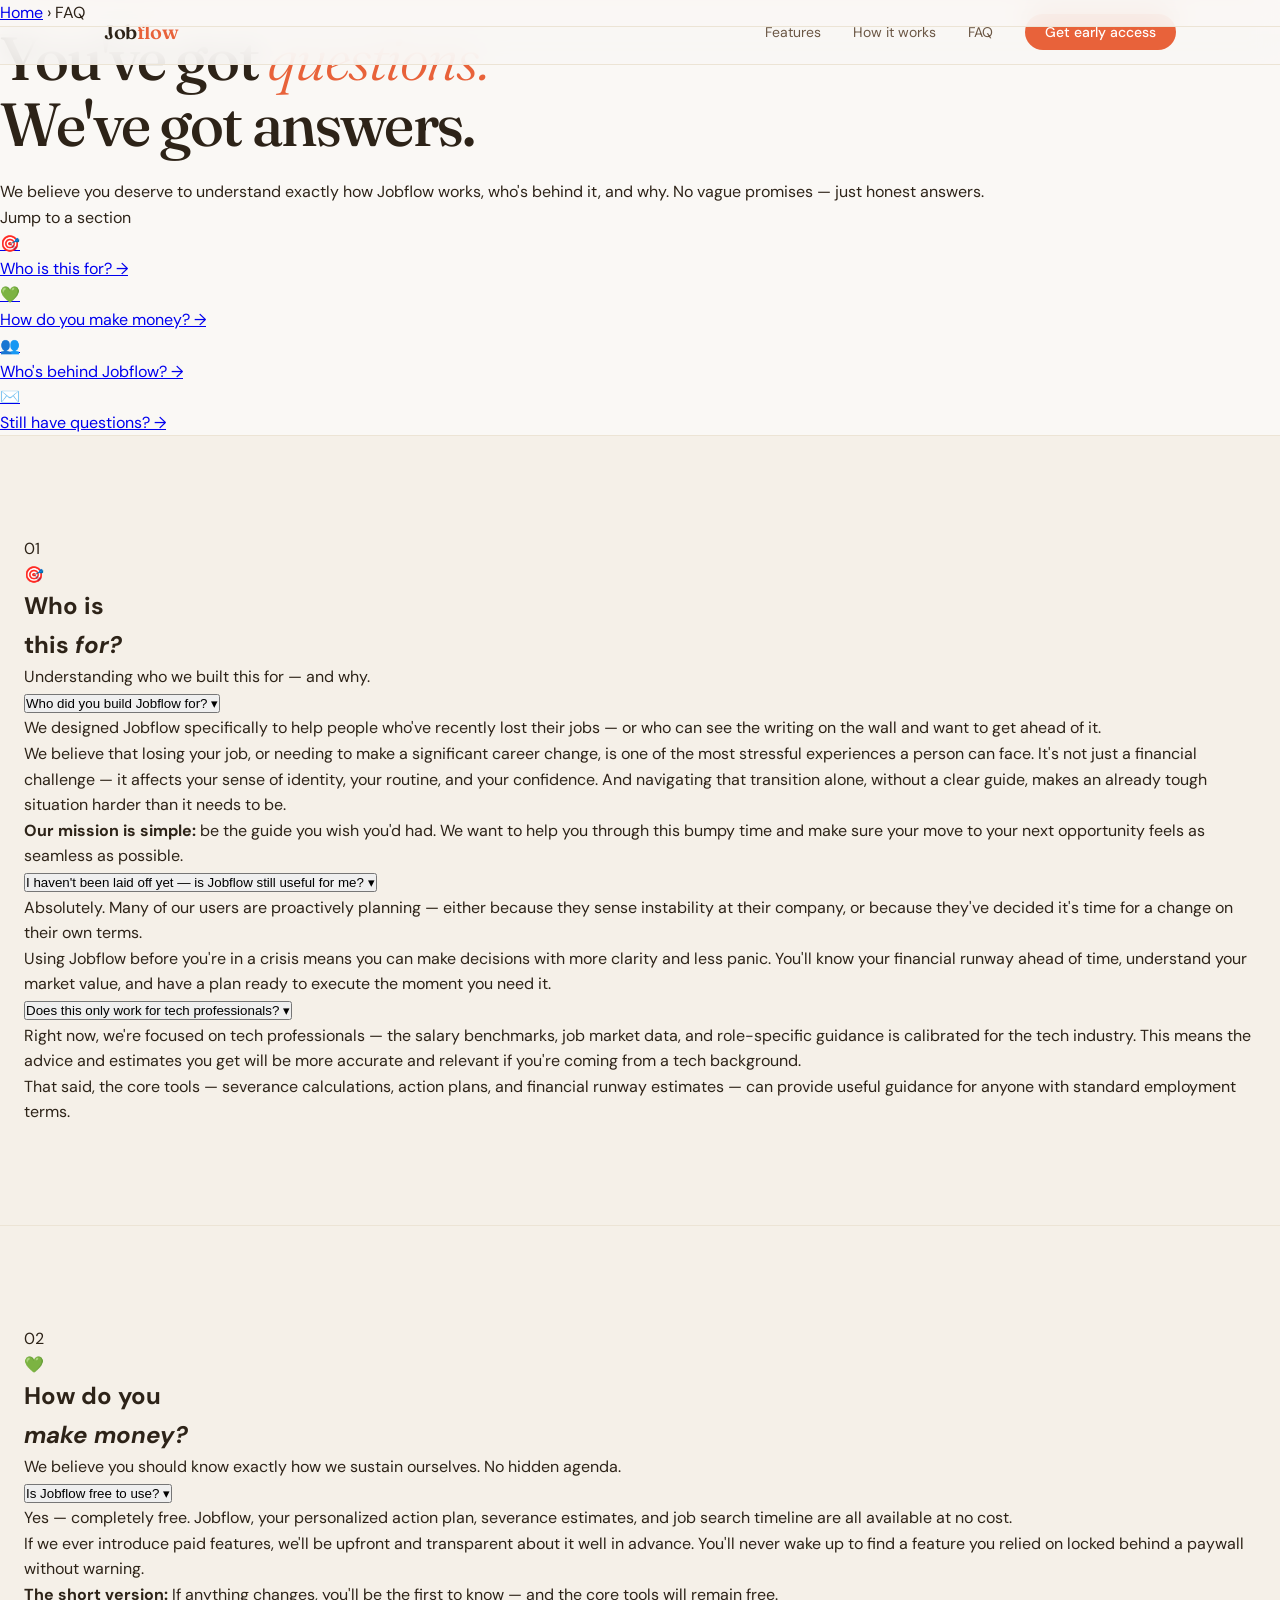
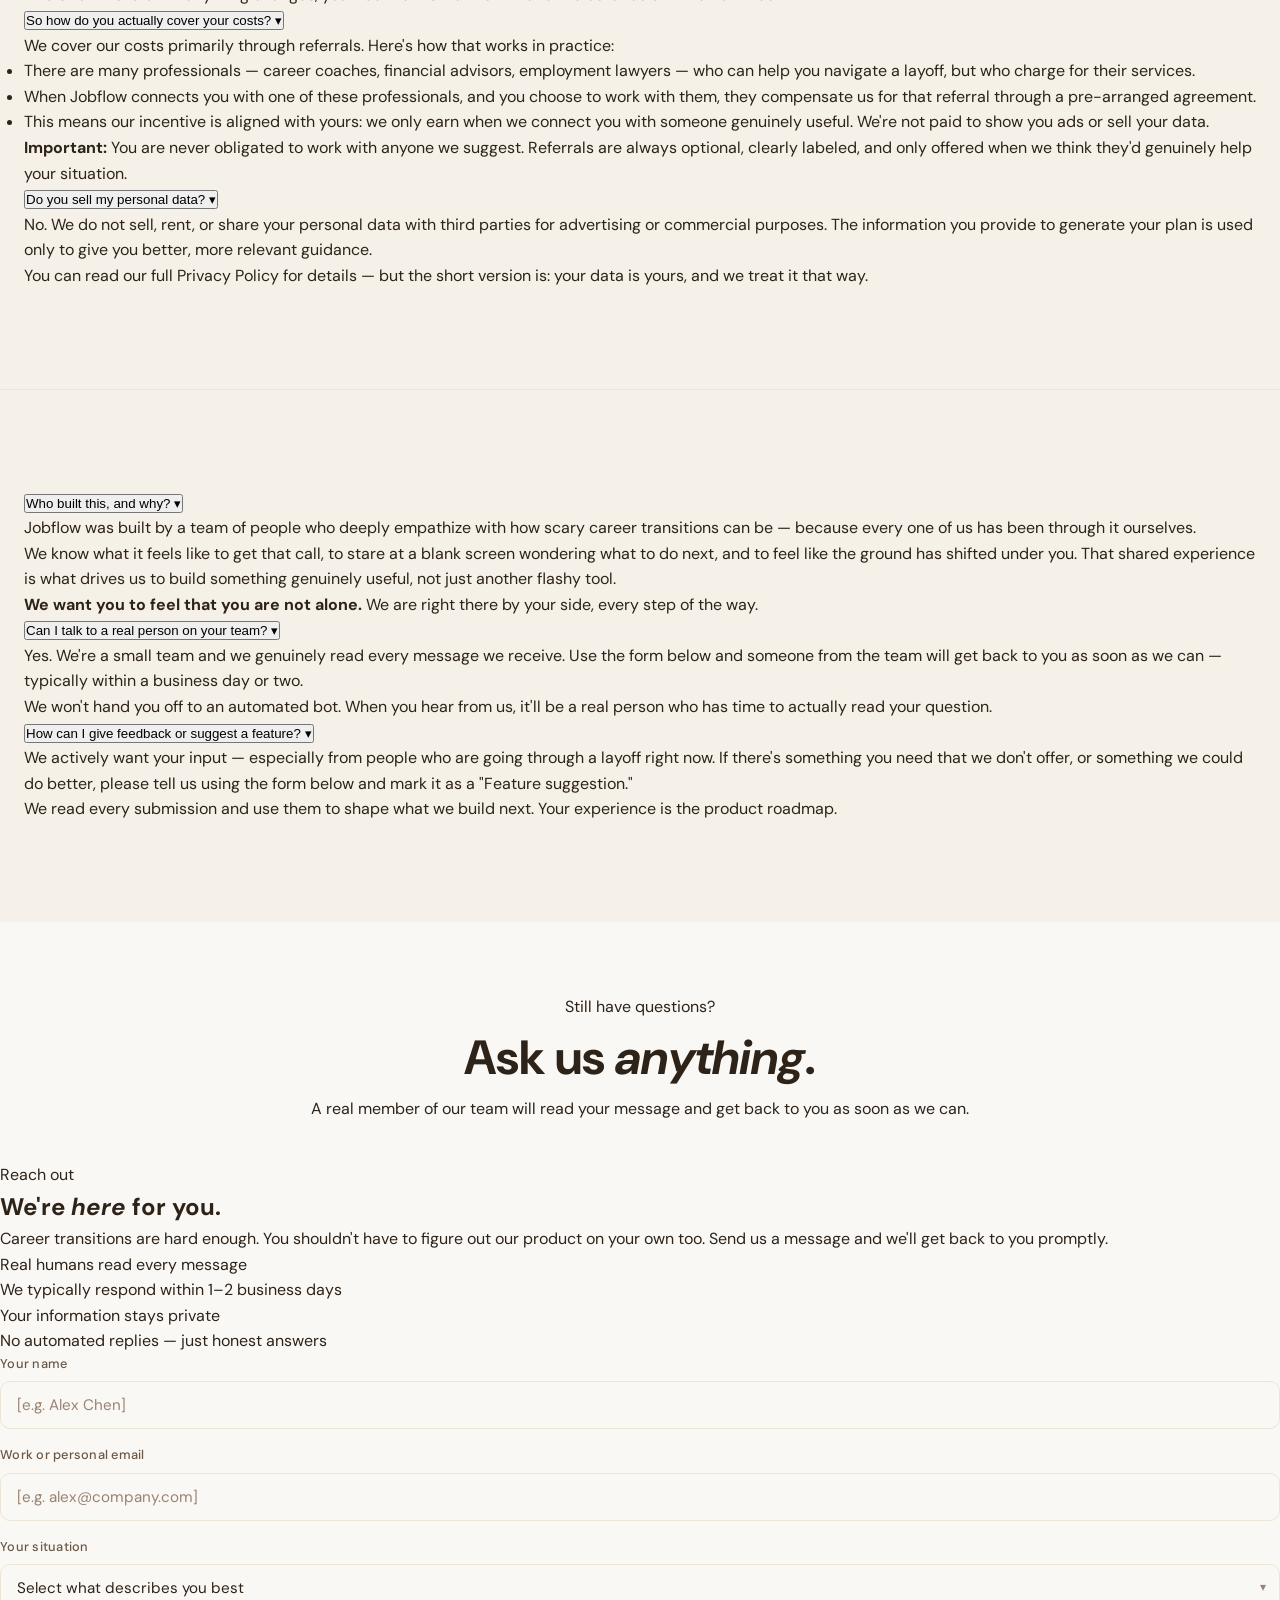
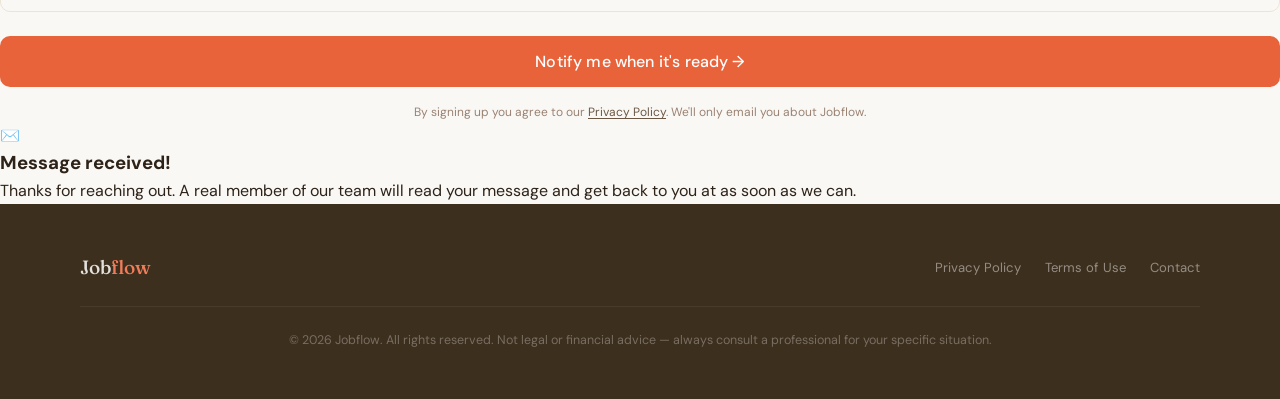
==== FAQ.html @ 0651737e "Updated the hero form to use formspree" ====
<!DOCTYPE html>
<html lang="en">
<head>
  <meta charset="UTF-8" />
  <meta name="viewport" content="width=device-width, initial-scale=1.0"/>
  <title>Jobflow — FAQ</title>
  <link rel="preconnect" href="https://fonts.googleapis.com">
  <link rel="preconnect" href="https://fonts.gstatic.com" crossorigin>
  <link href="https://fonts.googleapis.com/css2?family=Fraunces:ital,opsz,wght@0,9..144,300;0,9..144,500;0,9..144,600;1,9..144,300&family=DM+Sans:ital,opsz,wght@0,9..40,300;0,9..40,400;0,9..40,500;1,9..40,300&display=swap" rel="stylesheet">
  <link rel="stylesheet" href="style.css">
</head>
<body>

  <!-- ─── NAVIGATION ──────────────────────── -->
  <nav id="nav" role="navigation" aria-label="Main navigation">
    <div class="nav-inner">
      <a href="/" class="nav-logo" aria-label="Jobflow home">Job<span>flow</span></a>
      <ul class="nav-links" role="list">
        <li><a href="jobflow-landing.html#features">Features</a></li>
        <li><a href="jobflow-landing.html#how-it-works">How it works</a></li>
        <li><a href="FAQ.html" class="active">FAQ</a></li>
        <li><a href="jobflow-landing.html#signup" class="nav-cta">Get early access</a></li>
      </ul>
      <button class="nav-hamburger" id="hamburger" aria-label="Toggle menu" aria-expanded="false" aria-controls="mobile-menu">
        <span></span><span></span><span></span>
      </button>
    </div>
  </nav>

  <div class="mobile-menu" id="mobile-menu" role="dialog" aria-label="Mobile navigation">
    <ul>
      <li><a href="jobflow-landing.html#features" class="mobile-link">Features</a></li>
      <li><a href="jobflow-landing.html#how-it-works" class="mobile-link">How it works</a></li>
      <li><a href="jobflow-faq.html" class="mobile-link">FAQ</a></li>
      <li><a href="jobflow-landing.html#signup" class="nav-cta mobile-link">Get early access →</a></li>
    </ul>
  </div>

  <!-- ─── PAGE HEADER ──────────────────────── -->
  <header class="page-header" role="banner">
    <div class="page-header-bg" aria-hidden="true"></div>
    <div class="page-header-inner">
      <div>
        <nav class="breadcrumb" aria-label="Breadcrumb">
          <a href="jobflow-landing.html">Home</a>
          <span class="sep" aria-hidden="true">›</span>
          <span aria-current="page">FAQ</span>
        </nav>
        <p class="page-label">Frequently asked questions</p>
        <h1 class="page-title">You've got <em>questions.</em><br>We've got answers.</h1>
        <p class="page-subtitle">We believe you deserve to understand exactly how Jobflow works, who's behind it, and why. No vague promises — just honest answers.</p>
      </div>

      <div>
        <p class="jump-links-label">Jump to a section</p>
        <div class="jump-links" role="navigation" aria-label="Page sections">
          <a href="#who-is-this-for" class="jump-link">
            <div class="jl-icon" aria-hidden="true">🎯</div>
            <span>Who is this for?</span>
            <span class="jl-arrow" aria-hidden="true">→</span>
          </a>
          <a href="#how-we-make-money" class="jump-link">
            <div class="jl-icon" aria-hidden="true">💚</div>
            <span>How do you make money?</span>
            <span class="jl-arrow" aria-hidden="true">→</span>
          </a>
          <a href="#who-is-behind" class="jump-link">
            <div class="jl-icon" aria-hidden="true">👥</div>
            <span>Who's behind Jobflow?</span>
            <span class="jl-arrow" aria-hidden="true">→</span>
          </a>
          <a href="#ask-us" class="jump-link">
            <div class="jl-icon" aria-hidden="true">✉️</div>
            <span>Still have questions?</span>
            <span class="jl-arrow" aria-hidden="true">→</span>
          </a>
        </div>
      </div>
    </div>
  </header>

  <div class="section-divider" aria-hidden="true"></div>

  <!-- ─── SECTION 1: WHO IS THIS FOR ────────── -->
  <section class="faq-section" id="who-is-this-for" aria-labelledby="s1-title">
    <div class="faq-section-inner">
      <div class="faq-section-meta reveal">
        <div class="faq-section-number" aria-hidden="true">01</div>
        <div class="faq-section-icon" aria-hidden="true">🎯</div>
        <h2 class="faq-section-title" id="s1-title">Who is<br>this <em>for?</em></h2>
        <p class="faq-section-hint">Understanding who we built this for — and why.</p>
      </div>

      <div class="accordion reveal reveal-delay-1" role="list">

        <div class="accordion-item open" role="listitem">
          <button class="accordion-trigger" aria-expanded="true" aria-controls="a1-body" id="a1-trigger">
            <span class="accordion-question">Who did you build Jobflow for?</span>
            <span class="accordion-chevron" aria-hidden="true">▾</span>
          </button>
          <div class="accordion-body" id="a1-body" role="region" aria-labelledby="a1-trigger">
            <div class="accordion-body-inner">
              <p>We designed Jobflow specifically to help people who've recently lost their jobs — or who can see the writing on the wall and want to get ahead of it.</p>
              <p>We believe that losing your job, or needing to make a significant career change, is one of the most stressful experiences a person can face. It's not just a financial challenge — it affects your sense of identity, your routine, and your confidence. And navigating that transition alone, without a clear guide, makes an already tough situation harder than it needs to be.</p>
              <div class="highlight-box">
                <strong>Our mission is simple:</strong> be the guide you wish you'd had. We want to help you through this bumpy time and make sure your move to your next opportunity feels as seamless as possible.
              </div>
            </div>
          </div>
        </div>

        <div class="accordion-item" role="listitem">
          <button class="accordion-trigger" aria-expanded="false" aria-controls="a2-body" id="a2-trigger">
            <span class="accordion-question">I haven't been laid off yet — is Jobflow still useful for me?</span>
            <span class="accordion-chevron" aria-hidden="true">▾</span>
          </button>
          <div class="accordion-body" id="a2-body" role="region" aria-labelledby="a2-trigger">
            <div class="accordion-body-inner">
              <p>Absolutely. Many of our users are proactively planning — either because they sense instability at their company, or because they've decided it's time for a change on their own terms.</p>
              <p>Using Jobflow before you're in a crisis means you can make decisions with more clarity and less panic. You'll know your financial runway ahead of time, understand your market value, and have a plan ready to execute the moment you need it.</p>
            </div>
          </div>
        </div>

        <div class="accordion-item" role="listitem">
          <button class="accordion-trigger" aria-expanded="false" aria-controls="a3-body" id="a3-trigger">
            <span class="accordion-question">Does this only work for tech professionals?</span>
            <span class="accordion-chevron" aria-hidden="true">▾</span>
          </button>
          <div class="accordion-body" id="a3-body" role="region" aria-labelledby="a3-trigger">
            <div class="accordion-body-inner">
              <p>Right now, we're focused on tech professionals — the salary benchmarks, job market data, and role-specific guidance is calibrated for the tech industry. This means the advice and estimates you get will be more accurate and relevant if you're coming from a tech background.</p>
              <p>That said, the core tools — severance calculations, action plans, and financial runway estimates — can provide useful guidance for anyone with standard employment terms.</p>
            </div>
          </div>
        </div>

      </div>
    </div>
  </section>

  <div class="section-divider" aria-hidden="true"></div>

  <!-- ─── SECTION 2: HOW WE MAKE MONEY ───────── -->
  <section class="faq-section" id="how-we-make-money" aria-labelledby="s2-title">
    <div class="faq-section-inner">
      <div class="faq-section-meta reveal">
        <div class="faq-section-number" aria-hidden="true">02</div>
        <div class="faq-section-icon" aria-hidden="true">💚</div>
        <h2 class="faq-section-title" id="s2-title">How do you<br><em>make money?</em></h2>
        <p class="faq-section-hint">We believe you should know exactly how we sustain ourselves. No hidden agenda.</p>
      </div>

      <div class="accordion reveal reveal-delay-1" role="list">

        <div class="accordion-item open" role="listitem">
          <button class="accordion-trigger" aria-expanded="true" aria-controls="b1-body" id="b1-trigger">
            <span class="accordion-question">Is Jobflow free to use?</span>
            <span class="accordion-chevron" aria-hidden="true">▾</span>
          </button>
          <div class="accordion-body" id="b1-body" role="region" aria-labelledby="b1-trigger">
            <div class="accordion-body-inner">
              <p>Yes — completely free. Jobflow, your personalized action plan, severance estimates, and job search timeline are all available at no cost.</p>
              <p>If we ever introduce paid features, we'll be upfront and transparent about it well in advance. You'll never wake up to find a feature you relied on locked behind a paywall without warning.</p>
              <div class="highlight-box">
                <strong>The short version:</strong> If anything changes, you'll be the first to know — and the core tools will remain free.
              </div>
            </div>
          </div>
        </div>

        <div class="accordion-item" role="listitem">
          <button class="accordion-trigger" aria-expanded="false" aria-controls="b2-body" id="b2-trigger">
            <span class="accordion-question">So how do you actually cover your costs?</span>
            <span class="accordion-chevron" aria-hidden="true">▾</span>
          </button>
          <div class="accordion-body" id="b2-body" role="region" aria-labelledby="b2-trigger">
            <div class="accordion-body-inner">
              <p>We cover our costs primarily through referrals. Here's how that works in practice:</p>
              <ul>
                <li>There are many professionals — career coaches, financial advisors, employment lawyers — who can help you navigate a layoff, but who charge for their services.</li>
                <li>When Jobflow connects you with one of these professionals, and you choose to work with them, they compensate us for that referral through a pre-arranged agreement.</li>
                <li>This means our incentive is aligned with yours: we only earn when we connect you with someone genuinely useful. We're not paid to show you ads or sell your data.</li>
              </ul>
              <div class="highlight-box">
                <strong>Important:</strong> You are never obligated to work with anyone we suggest. Referrals are always optional, clearly labeled, and only offered when we think they'd genuinely help your situation.
              </div>
            </div>
          </div>
        </div>

        <div class="accordion-item" role="listitem">
          <button class="accordion-trigger" aria-expanded="false" aria-controls="b3-body" id="b3-trigger">
            <span class="accordion-question">Do you sell my personal data?</span>
            <span class="accordion-chevron" aria-hidden="true">▾</span>
          </button>
          <div class="accordion-body" id="b3-body" role="region" aria-labelledby="b3-trigger">
            <div class="accordion-body-inner">
              <p>No. We do not sell, rent, or share your personal data with third parties for advertising or commercial purposes. The information you provide to generate your plan is used only to give you better, more relevant guidance.</p>
              <p>You can read our full Privacy Policy for details — but the short version is: your data is yours, and we treat it that way.</p>
            </div>
          </div>
        </div>

      </div>
    </div>
  </section>

  <div class="section-divider" aria-hidden="true"></div>

  <!-- ─── SECTION 3: WHO'S BEHIND JOBFLOW ────── -->
  <section class="faq-section" id="who-is-behind" aria-labelledby="s3-title">
    <div class="faq-section-inner">
      <div class="faq-section-meta reveal">
      </div>

      <div class="accordion reveal reveal-delay-1" role="list">

        <div class="accordion-item open" role="listitem">
          <button class="accordion-trigger" aria-expanded="true" aria-controls="c1-body" id="c1-trigger">
            <span class="accordion-question">Who built this, and why?</span>
            <span class="accordion-chevron" aria-hidden="true">▾</span>
          </button>
          <div class="accordion-body" id="c1-body" role="region" aria-labelledby="c1-trigger">
            <div class="accordion-body-inner">
              <p>Jobflow was built by a team of people who deeply empathize with how scary career transitions can be — because every one of us has been through it ourselves.</p>
              <p>We know what it feels like to get that call, to stare at a blank screen wondering what to do next, and to feel like the ground has shifted under you. That shared experience is what drives us to build something genuinely useful, not just another flashy tool.</p>
              <div class="highlight-box">
                <strong>We want you to feel that you are not alone.</strong> We are right there by your side, every step of the way.
              </div>
              </div>
            </div>
          </div>
        </div>

        <div class="accordion-item" role="listitem">
          <button class="accordion-trigger" aria-expanded="false" aria-controls="c2-body" id="c2-trigger">
            <span class="accordion-question">Can I talk to a real person on your team?</span>
            <span class="accordion-chevron" aria-hidden="true">▾</span>
          </button>
          <div class="accordion-body" id="c2-body" role="region" aria-labelledby="c2-trigger">
            <div class="accordion-body-inner">
              <p>Yes. We're a small team and we genuinely read every message we receive. Use the form below and someone from the team will get back to you as soon as we can — typically within a business day or two.</p>
              <p>We won't hand you off to an automated bot. When you hear from us, it'll be a real person who has time to actually read your question.</p>
            </div>
          </div>
        </div>

        <div class="accordion-item" role="listitem">
          <button class="accordion-trigger" aria-expanded="false" aria-controls="c3-body" id="c3-trigger">
            <span class="accordion-question">How can I give feedback or suggest a feature?</span>
            <span class="accordion-chevron" aria-hidden="true">▾</span>
          </button>
          <div class="accordion-body" id="c3-body" role="region" aria-labelledby="c3-trigger">
            <div class="accordion-body-inner">
              <p>We actively want your input — especially from people who are going through a layoff right now. If there's something you need that we don't offer, or something we could do better, please tell us using the form below and mark it as a "Feature suggestion."</p>
              <p>We read every submission and use them to shape what we build next. Your experience is the product roadmap.</p>
            </div>
          </div>
        </div>

      </div>
    </div>
  </section>

  <div class="section-divider" aria-hidden="true"></div>

  <!-- ─── CONTACT FORM ───────────────────────── -->
  <section class="contact-section" id="ask-us" aria-labelledby="contact-heading">
    <div class="contact-inner">
      <div style="padding: 72px 0 40px; text-align: center;">
        <p class="page-label reveal" style="text-align:center">Still have questions?</p>
        <h2 class="page-title reveal reveal-delay-1" id="contact-heading" style="font-size: clamp(2rem, 4vw, 3rem); display:block; text-align:center;">Ask us <em>anything.</em></h2>
        <p class="page-subtitle reveal reveal-delay-2" style="margin: 0 auto; text-align:center;">A real member of our team will read your message and get back to you as soon as we can.</p>
      </div>

      <div class="contact-card reveal">
        <div class="contact-left">
          <p class="cl-label">Reach out</p>
          <h2>We're <em>here</em> for you.</h2>
          <p>Career transitions are hard enough. You shouldn't have to figure out our product on your own too. Send us a message and we'll get back to you promptly.</p>

          <div class="contact-promise" aria-label="Our promises to you">
            <div class="cp-item">
              <div class="cp-dot" aria-hidden="true"></div>
              <span>Real humans read every message</span>
            </div>
            <div class="cp-item">
              <div class="cp-dot" aria-hidden="true"></div>
              <span>We typically respond within 1–2 business days</span>
            </div>
            <div class="cp-item">
              <div class="cp-dot" aria-hidden="true"></div>
              <span>Your information stays private</span>
            </div>
            <div class="cp-item">
              <div class="cp-dot" aria-hidden="true"></div>
              <span>No automated replies — just honest answers</span>
            </div>
          </div>
        </div>

        <div class="contact-right">
          <div class="contact-form-content">
            <form id="hero-form" action="https://formspree.io/f/xeelrwnk" method="POST">
              <div class="form-group">
                <label for="hero-name">Your name</label>
                <input type="text" id="hero-name" name="name" placeholder="[e.g. Alex Chen]" autocomplete="name" required />
              </div>
              <div class="form-group">
                <label for="hero-email">Work or personal email</label>
                <input type="email" id="hero-email" name="email" placeholder="[e.g. alex@company.com]" autocomplete="email" required />
              </div>
              <div class="form-group">
                <label for="hero-role">Your situation</label>
                <div class="select-wrapper">
                  <select id="hero-role" name="role">
                    <option value="">Select what describes you best</option>
                    <option value="laid-off">I was recently laid off</option>
                    <option value="at-risk">I'm worried about my job security</option>
                    <option value="exploring">I want to switch jobs</option>
                    <option value="planning">I'm planning ahead</option>
                  </select>
                </div>
              </div>
              <button type="submit" class="btn-primary">Notify me when it's ready →</button>
              <p class="form-disclaimer">By signing up you agree to our <a href="#" tabindex="0">Privacy Policy</a>. We'll only email you about Jobflow.</p>
            </form>
          </div>

          <div class="contact-success" id="contact-success" role="alert" aria-live="polite">
            <div class="cs-icon" aria-hidden="true">✉️</div>
            <h3>Message received!</h3>
            <p>Thanks for reaching out. A real member of our team will read your message and get back to you at <strong id="cs-email"></strong> as soon as we can.</p>
          </div>
        </div>
      </div>
    </div>
  </section>

  <!-- ─── FOOTER ─────────────────────────────── -->
  <footer role="contentinfo">
    <div class="footer-inner">
      <div class="footer-logo">Job<span>flow</span></div>
      <ul class="footer-links" role="list">
        <li><a href="#" tabindex="0">Privacy Policy</a></li>
        <li><a href="#" tabindex="0">Terms of Use</a></li>
        <li><a href="#ask-us" tabindex="0">Contact</a></li>
      </ul>
    </div>
    <div class="footer-inner">
      <p class="footer-copy">© 2026 Jobflow. All rights reserved. Not legal or financial advice — always consult a professional for your specific situation.</p>
    </div>
  </footer>

  <script>
    // ─── NAV SCROLL
    const nav = document.getElementById('nav');
    window.addEventListener('scroll', () => {
      nav.classList.toggle('scrolled', window.scrollY > 12);
    }, { passive: true });

    // ─── HAMBURGER
    const hamburger = document.getElementById('hamburger');
    const mobileMenu = document.getElementById('mobile-menu');
    hamburger.addEventListener('click', () => {
      const open = mobileMenu.classList.toggle('open');
      hamburger.setAttribute('aria-expanded', open);
      document.body.style.overflow = open ? 'hidden' : '';
    });
    document.querySelectorAll('.mobile-link').forEach(link => {
      link.addEventListener('click', () => {
        mobileMenu.classList.remove('open');
        hamburger.setAttribute('aria-expanded', 'false');
        document.body.style.overflow = '';
      });
    });
    document.addEventListener('keydown', e => {
      if (e.key === 'Escape' && mobileMenu.classList.contains('open')) {
        mobileMenu.classList.remove('open');
        hamburger.setAttribute('aria-expanded', 'false');
        document.body.style.overflow = '';
        hamburger.focus();
      }
    });

    // ─── SCROLL REVEAL
    const revealObserver = new IntersectionObserver((entries) => {
      entries.forEach(entry => {
        if (entry.isIntersecting) {
          entry.target.classList.add('visible');
          revealObserver.unobserve(entry.target);
        }
      });
    }, { threshold: 0.1, rootMargin: '0px 0px -32px 0px' });
    document.querySelectorAll('.reveal').forEach(el => revealObserver.observe(el));

    // ─── ACCORDION
    document.querySelectorAll('.accordion-trigger').forEach(trigger => {
      trigger.addEventListener('click', () => {
        const item = trigger.closest('.accordion-item');
        const body = trigger.nextElementSibling;
        const isOpen = item.classList.contains('open');

        // Close all in same accordion group
        const siblings = trigger.closest('.accordion').querySelectorAll('.accordion-item');
        siblings.forEach(sib => {
          sib.classList.remove('open');
          sib.querySelector('.accordion-trigger').setAttribute('aria-expanded', 'false');
          const sibBody = sib.querySelector('.accordion-body');
          sibBody.style.maxHeight = '0';
        });

        // Toggle current
        if (!isOpen) {
          item.classList.add('open');
          trigger.setAttribute('aria-expanded', 'true');
          body.style.maxHeight = body.scrollHeight + 'px';
        }
      });

      // Init open items
      const item = trigger.closest('.accordion-item');
      if (item.classList.contains('open')) {
        const body = trigger.nextElementSibling;
        // Delay to let DOM settle
        requestAnimationFrame(() => {
          body.style.maxHeight = body.scrollHeight + 'px';
        });
      }
    });

    // ─── CONTACT FORM
    const contactForm = document.getElementById('contact-form');
    contactForm.addEventListener('submit', e => {
      e.preventDefault();
      const email = document.getElementById('cf-email').value.trim();
      const message = document.getElementById('cf-message').value.trim();

      if (!email || !email.includes('@')) {
        document.getElementById('cf-email').focus();
        document.getElementById('cf-email').style.borderColor = 'var(--coral)';
        return;
      }
      if (!message) {
        document.getElementById('cf-message').focus();
        document.getElementById('cf-message').style.borderColor = 'var(--coral)';
        return;
      }

      document.querySelector('.contact-form-content').style.display = 'none';
      document.getElementById('cs-email').textContent = email;
      document.getElementById('contact-success').style.display = 'block';
    });

    ['cf-email','cf-message'].forEach(id => {
      document.getElementById(id).addEventListener('input', function() {
        this.style.borderColor = '';
      });
    });

    // Re-measure open accordion heights on resize
    window.addEventListener('resize', () => {
      document.querySelectorAll('.accordion-item.open .accordion-body').forEach(body => {
        body.style.maxHeight = body.scrollHeight + 'px';
      });
    });
  </script>
</body>
</html>
---- style.css ----
*, *::before, *::after { box-sizing: border-box; margin: 0; padding: 0; }

    :root {
      --beige-50: #faf8f5;
      --beige-100: #f5f0e8;
      --beige-200: #ece4d5;
      --beige-300: #ddd0bb;
      --warm-800: #3d2f1e;
      --warm-700: #5a4232;
      --warm-600: #7a5c44;
      --coral: #e8623a;
      --coral-light: #f07d5a;
      --coral-dark: #c94e28;
      --coral-muted: #f5ddd6;
      --text-primary: #2d2318;
      --text-secondary: #6b5744;
      --text-muted: #9a8272;
      --card-bg: #ffffff;
      --shadow-sm: 0 2px 8px rgba(61,47,30,0.06);
      --shadow-md: 0 6px 24px rgba(61,47,30,0.10);
      --shadow-lg: 0 16px 48px rgba(61,47,30,0.13);
      --radius: 16px;
      --radius-sm: 10px;
      --transition: 0.3s cubic-bezier(0.4,0,0.2,1);
    }

    html { scroll-behavior: smooth; }

    body {
      font-family: 'DM Sans', sans-serif;
      background: var(--beige-50);
      color: var(--text-primary);
      line-height: 1.6;
      overflow-x: hidden;
    }

    /* ─── NAV ──────────────────────────────── */
    nav {
      position: fixed;
      top: 0; left: 0; right: 0;
      z-index: 100;
      background: rgba(250,248,245,0.88);
      backdrop-filter: blur(14px);
      -webkit-backdrop-filter: blur(14px);
      border-bottom: 1px solid var(--beige-200);
      transition: box-shadow var(--transition);
    }
    nav.scrolled { box-shadow: var(--shadow-sm); }

    .nav-inner {
      max-width: 1120px;
      margin: 0 auto;
      padding: 0 24px;
      height: 64px;
      display: flex;
      align-items: center;
      justify-content: space-between;
    }

    .nav-logo {
      font-family: 'Fraunces', serif;
      font-weight: 600;
      font-size: 1.25rem;
      color: var(--text-primary);
      text-decoration: none;
      letter-spacing: -0.02em;
    }
    .nav-logo span {
      color: var(--coral);
    }

    .nav-links {
      display: flex;
      align-items: center;
      gap: 32px;
      list-style: none;
    }
    .nav-links a {
      font-size: 0.875rem;
      font-weight: 400;
      color: var(--text-secondary);
      text-decoration: none;
      transition: color var(--transition);
    }
    .nav-links a:hover { color: var(--text-primary); }

    .nav-cta {
      background: var(--coral);
      color: #fff !important;
      padding: 9px 20px;
      border-radius: 50px;
      font-weight: 500 !important;
      font-size: 0.875rem;
      transition: background var(--transition), transform var(--transition), box-shadow var(--transition) !important;
    }
    .nav-cta:hover {
      background: var(--coral-dark) !important;
      transform: translateY(-1px);
      box-shadow: 0 4px 12px rgba(232,98,58,0.35) !important;
      color: #fff !important;
    }

    .nav-hamburger {
      display: none;
      flex-direction: column;
      gap: 5px;
      cursor: pointer;
      padding: 8px;
      border: none;
      background: none;
    }
    .nav-hamburger span {
      display: block;
      width: 22px;
      height: 2px;
      background: var(--text-primary);
      border-radius: 2px;
      transition: all var(--transition);
    }

    /* ─── HERO ─────────────────────────────── */
    .hero {
      min-height: 100vh;
      padding: 120px 24px 80px;
      display: flex;
      align-items: center;
      position: relative;
      overflow: hidden;
    }

    .hero-bg {
      position: absolute;
      inset: 0;
      background:
        radial-gradient(ellipse 70% 60% at 80% 20%, rgba(232,98,58,0.09) 0%, transparent 70%),
        radial-gradient(ellipse 50% 40% at 10% 80%, rgba(232,98,58,0.06) 0%, transparent 60%),
        var(--beige-50);
      z-index: 0;
    }

    /* Decorative floating shapes */
    .hero-shape {
      position: absolute;
      border-radius: 50%;
      z-index: 0;
      pointer-events: none;
    }
    .hero-shape-1 {
      width: 480px; height: 480px;
      top: -120px; right: -80px;
      background: radial-gradient(circle, rgba(232,98,58,0.07), transparent 70%);
      animation: floatSlow 8s ease-in-out infinite;
    }
    .hero-shape-2 {
      width: 280px; height: 280px;
      bottom: 40px; left: -60px;
      background: radial-gradient(circle, rgba(232,98,58,0.05), transparent 70%);
      animation: floatSlow 10s ease-in-out infinite reverse;
    }

    @keyframes floatSlow {
      0%, 100% { transform: translateY(0px) scale(1); }
      50% { transform: translateY(-20px) scale(1.03); }
    }

    .hero-inner {
      max-width: 1120px;
      margin: 0 auto;
      width: 100%;
      display: grid;
      grid-template-columns: 1fr 1fr;
      gap: 80px;
      align-items: center;
      position: relative;
      z-index: 1;
    }

    .hero-badge {
      display: inline-flex;
      align-items: center;
      gap: 8px;
      background: var(--coral-muted);
      border: 1px solid rgba(232,98,58,0.2);
      color: var(--coral-dark);
      font-size: 0.8rem;
      font-weight: 500;
      padding: 6px 14px;
      border-radius: 50px;
      margin-bottom: 24px;
      opacity: 0;
      animation: fadeUp 0.6s 0.1s ease forwards;
    }
    .hero-badge::before {
      content: '';
      width: 6px; height: 6px;
      border-radius: 50%;
      background: var(--coral);
      animation: pulse 2s infinite;
    }
    @keyframes pulse {
      0%, 100% { opacity: 1; transform: scale(1); }
      50% { opacity: 0.5; transform: scale(1.3); }
    }

    .hero-eyebrow {
      font-family: 'DM Sans', sans-serif;
      font-size: 0.8rem;
      font-weight: 500;
      letter-spacing: 0.12em;
      text-transform: uppercase;
      color: var(--text-muted);
      margin-bottom: 16px;
      opacity: 0;
      animation: fadeUp 0.6s 0.2s ease forwards;
    }

    h1 {
      font-family: 'Fraunces', serif;
      font-size: clamp(2.4rem, 5vw, 3.8rem);
      font-weight: 500;
      line-height: 1.1;
      letter-spacing: -0.03em;
      color: var(--text-primary);
      margin-bottom: 20px;
      opacity: 0;
      animation: fadeUp 0.7s 0.3s ease forwards;
    }
    h1 em {
      font-style: italic;
      font-weight: 300;
      color: var(--coral);
    }

    .hero-tagline {
      font-size: 1.1rem;
      font-weight: 300;
      color: var(--text-secondary);
      line-height: 1.7;
      margin-bottom: 40px;
      max-width: 480px;
      opacity: 0;
      animation: fadeUp 0.7s 0.45s ease forwards;
    }

    /* ─── SIGNUP CARD ──────────────────────── */
    .signup-card {
      background: var(--card-bg);
      border-radius: var(--radius);
      padding: 40px;
      box-shadow: var(--shadow-lg);
      border: 1px solid var(--beige-200);
      position: relative;
      opacity: 0;
      animation: fadeUp 0.8s 0.5s ease forwards;
    }

    .signup-card::before {
      content: '';
      position: absolute;
      top: 0; left: 0; right: 0;
      height: 3px;
      background: linear-gradient(90deg, var(--coral), var(--coral-light));
      border-radius: var(--radius) var(--radius) 0 0;
    }

    .signup-card h2 {
      font-family: 'Fraunces', serif;
      font-size: 1.5rem;
      font-weight: 500;
      letter-spacing: -0.02em;
      color: var(--text-primary);
      margin-bottom: 8px;
    }

    .signup-card p {
      font-size: 0.9rem;
      color: var(--text-muted);
      margin-bottom: 28px;
      line-height: 1.6;
    }

    .form-group {
      margin-bottom: 16px;
    }

    .form-group label {
      display: block;
      font-size: 0.8rem;
      font-weight: 500;
      color: var(--text-secondary);
      margin-bottom: 7px;
      letter-spacing: 0.02em;
    }

    .form-group input,
    .form-group select {
      width: 100%;
      padding: 13px 16px;
      border: 1.5px solid var(--beige-200);
      border-radius: var(--radius-sm);
      background: var(--beige-50);
      color: var(--text-primary);
      font-family: 'DM Sans', sans-serif;
      font-size: 0.95rem;
      outline: none;
      transition: border-color var(--transition), box-shadow var(--transition), background var(--transition);
      appearance: none;
      -webkit-appearance: none;
    }

    .form-group input::placeholder { color: var(--text-muted); }
    .form-group input:focus,
    .form-group select:focus {
      border-color: var(--coral);
      background: #fff;
      box-shadow: 0 0 0 3px rgba(232,98,58,0.12);
    }

    .select-wrapper {
      position: relative;
    }
    .select-wrapper::after {
      content: '▾';
      position: absolute;
      right: 14px;
      top: 50%;
      transform: translateY(-50%);
      color: var(--text-muted);
      pointer-events: none;
      font-size: 0.75rem;
    }

    .btn-primary {
      width: 100%;
      padding: 15px 24px;
      background: var(--coral);
      color: #fff;
      border: none;
      border-radius: var(--radius-sm);
      font-family: 'DM Sans', sans-serif;
      font-size: 1rem;
      font-weight: 500;
      cursor: pointer;
      transition: background var(--transition), transform var(--transition), box-shadow var(--transition);
      margin-top: 8px;
      letter-spacing: 0.01em;
    }
    .btn-primary:hover {
      background: var(--coral-dark);
      transform: translateY(-2px);
      box-shadow: 0 6px 20px rgba(232,98,58,0.4);
    }
    .btn-primary:active { transform: translateY(0); }
    .btn-primary:focus-visible {
      outline: 3px solid rgba(232,98,58,0.5);
      outline-offset: 2px;
    }

    .form-disclaimer {
      font-size: 0.75rem;
      color: var(--text-muted);
      text-align: center;
      margin-top: 16px;
    }
    .form-disclaimer a {
      color: var(--text-secondary);
      text-decoration: underline;
      text-underline-offset: 2px;
    }

    /* Success state */
    .success-msg {
      display: none;
      text-align: center;
      padding: 16px 0 8px;
    }
    .success-msg .success-icon {
      width: 52px; height: 52px;
      background: rgba(232,98,58,0.1);
      border-radius: 50%;
      display: flex;
      align-items: center;
      justify-content: center;
      margin: 0 auto 16px;
      font-size: 1.4rem;
    }
    .success-msg h3 {
      font-family: 'Fraunces', serif;
      font-size: 1.3rem;
      font-weight: 500;
      color: var(--text-primary);
      margin-bottom: 8px;
    }
    .success-msg p {
      font-size: 0.9rem;
      color: var(--text-muted);
      margin-bottom: 0;
    }

    /* ─── SOCIAL PROOF ─────────────────────── */
    .social-proof {
      margin-top: 40px;
      display: flex;
      align-items: center;
      gap: 16px;
      opacity: 0;
      animation: fadeUp 0.7s 0.65s ease forwards;
    }
    .sp-avatars {
      display: flex;
    }
    .sp-avatars span {
      width: 32px; height: 32px;
      border-radius: 50%;
      border: 2.5px solid var(--beige-50);
      background: var(--beige-200);
      display: flex;
      align-items: center;
      justify-content: center;
      font-size: 0.7rem;
      font-weight: 500;
      color: var(--text-secondary);
      margin-left: -8px;
    }
    .sp-avatars span:first-child { margin-left: 0; }

    .sp-text {
      font-size: 0.82rem;
      color: var(--text-muted);
      line-height: 1.4;
    }
    .sp-text strong {
      color: var(--text-secondary);
      font-weight: 500;
    }

    /* ─── TRUST BAR ────────────────────────── */
    .trust-bar {
      background: var(--beige-100);
      border-top: 1px solid var(--beige-200);
      border-bottom: 1px solid var(--beige-200);
      padding: 20px 24px;
    }
    .trust-bar-inner {
      max-width: 1120px;
      margin: 0 auto;
      display: flex;
      align-items: center;
      justify-content: center;
      gap: 40px;
      flex-wrap: wrap;
    }
    .trust-item {
      display: flex;
      align-items: center;
      gap: 10px;
      font-size: 0.82rem;
      color: var(--text-muted);
      font-weight: 400;
    }
    .trust-item .icon {
      width: 28px; height: 28px;
      background: var(--coral-muted);
      border-radius: 8px;
      display: flex;
      align-items: center;
      justify-content: center;
      font-size: 0.9rem;
    }

    /* ─── VALUE PROPS ──────────────────────── */
    .section {
      padding: 100px 24px;
    }
    .section-inner {
      max-width: 1120px;
      margin: 0 auto;
    }

    .section-label {
      font-size: 0.78rem;
      font-weight: 500;
      letter-spacing: 0.12em;
      text-transform: uppercase;
      color: var(--coral);
      margin-bottom: 16px;
    }

    .section-title {
      font-family: 'Fraunces', serif;
      font-size: clamp(1.9rem, 3.5vw, 2.8rem);
      font-weight: 500;
      letter-spacing: -0.03em;
      color: var(--text-primary);
      line-height: 1.15;
      margin-bottom: 16px;
    }
    .section-title em {
      font-style: italic;
      font-weight: 300;
      color: var(--coral);
    }

    .section-subtitle {
      font-size: 1rem;
      font-weight: 300;
      color: var(--text-secondary);
      max-width: 540px;
      line-height: 1.7;
    }

    .features-grid {
      display: grid;
      grid-template-columns: repeat(3, 1fr);
      gap: 24px;
      margin-top: 60px;
    }

    .feature-card {
      background: var(--card-bg);
      border-radius: var(--radius);
      padding: 32px;
      border: 1px solid var(--beige-200);
      box-shadow: var(--shadow-sm);
      transition: transform var(--transition), box-shadow var(--transition), border-color var(--transition);
    }
    .feature-card:hover {
      transform: translateY(-4px);
      box-shadow: var(--shadow-md);
      border-color: rgba(232,98,58,0.2);
    }

    .feature-icon {
      width: 48px; height: 48px;
      background: var(--coral-muted);
      border-radius: 14px;
      display: flex;
      align-items: center;
      justify-content: center;
      font-size: 1.35rem;
      margin-bottom: 20px;
    }

    .feature-title {
      font-family: 'Fraunces', serif;
      font-size: 1.2rem;
      font-weight: 500;
      color: var(--text-primary);
      margin-bottom: 10px;
      letter-spacing: -0.02em;
    }

    .feature-desc {
      font-size: 0.9rem;
      font-weight: 300;
      color: var(--text-secondary);
      line-height: 1.7;
    }

    /* ─── HOW IT WORKS ─────────────────────── */
    .how-it-works {
      background: var(--beige-100);
      border-top: 1px solid var(--beige-200);
      border-bottom: 1px solid var(--beige-200);
    }

    .steps-row {
      display: grid;
      grid-template-columns: repeat(3, 1fr);
      gap: 48px;
      margin-top: 60px;
      position: relative;
    }

    .steps-row::before {
      content: '';
      position: absolute;
      top: 32px; left: 15%; right: 15%;
      height: 1.5px;
      background: linear-gradient(90deg, transparent, var(--beige-300), transparent);
      pointer-events: none;
    }

    .step {
      text-align: center;
      position: relative;
    }

    .step-num {
      width: 64px; height: 64px;
      border-radius: 50%;
      background: var(--card-bg);
      border: 2px solid var(--beige-200);
      display: flex;
      align-items: center;
      justify-content: center;
      margin: 0 auto 20px;
      font-family: 'Fraunces', serif;
      font-size: 1.5rem;
      font-weight: 500;
      color: var(--coral);
      box-shadow: var(--shadow-sm);
      transition: border-color var(--transition), box-shadow var(--transition);
    }
    .step:hover .step-num {
      border-color: rgba(232,98,58,0.3);
      box-shadow: var(--shadow-md);
    }

    .step-title {
      font-family: 'Fraunces', serif;
      font-size: 1.1rem;
      font-weight: 500;
      color: var(--text-primary);
      margin-bottom: 10px;
      letter-spacing: -0.02em;
    }

    .step-desc {
      font-size: 0.875rem;
      font-weight: 300;
      color: var(--text-secondary);
      line-height: 1.7;
      max-width: 240px;
      margin: 0 auto;
    }

    /* ─── DASHBOARD PREVIEW ──────────────────── */
    .preview-section {
      padding: 100px 24px;
      overflow: hidden;
    }
    .preview-inner {
      max-width: 1120px;
      margin: 0 auto;
      display: grid;
      grid-template-columns: 1fr 1fr;
      gap: 80px;
      align-items: center;
    }

    .preview-ui {
      background: var(--card-bg);
      border-radius: var(--radius);
      box-shadow: var(--shadow-lg);
      border: 1px solid var(--beige-200);
      overflow: hidden;
      transform: perspective(1000px) rotateY(-4deg) rotateX(2deg);
      transition: transform 0.5s ease;
    }
    .preview-ui:hover {
      transform: perspective(1000px) rotateY(0deg) rotateX(0deg);
    }

    .preview-header {
      background: var(--beige-100);
      border-bottom: 1px solid var(--beige-200);
      padding: 14px 20px;
      display: flex;
      align-items: center;
      gap: 8px;
    }
    .preview-dots span {
      width: 10px; height: 10px;
      border-radius: 50%;
      background: var(--beige-300);
      display: inline-block;
      margin-right: 5px;
    }
    .preview-dots span:nth-child(1) { background: #f9c74f; }
    .preview-dots span:nth-child(2) { background: #90be6d; }
    .preview-dots span:nth-child(3) { background: #f94144; }
    .preview-title-bar {
      flex: 1;
      background: var(--beige-200);
      border-radius: 6px;
      height: 22px;
    }

    .preview-body {
      padding: 24px;
    }

    .preview-metric-row {
      display: grid;
      grid-template-columns: repeat(3, 1fr);
      gap: 12px;
      margin-bottom: 20px;
    }
    .preview-metric {
      background: var(--beige-50);
      border-radius: 10px;
      padding: 14px;
      border: 1px solid var(--beige-200);
    }
    .preview-metric .pm-label {
      font-size: 0.68rem;
      color: var(--text-muted);
      font-weight: 500;
      letter-spacing: 0.05em;
      text-transform: uppercase;
      margin-bottom: 6px;
    }
    .preview-metric .pm-val {
      font-family: 'Fraunces', serif;
      font-size: 1.3rem;
      font-weight: 500;
      color: var(--text-primary);
    }
    .preview-metric .pm-val.coral { color: var(--coral); }

    .preview-bar {
      background: var(--beige-50);
      border-radius: 10px;
      padding: 16px;
      border: 1px solid var(--beige-200);
      margin-bottom: 12px;
    }
    .preview-bar-label {
      font-size: 0.75rem;
      color: var(--text-muted);
      margin-bottom: 10px;
      display: flex;
      justify-content: space-between;
    }
    .preview-bar-track {
      height: 8px;
      background: var(--beige-200);
      border-radius: 4px;
      overflow: hidden;
    }
    .preview-bar-fill {
      height: 100%;
      background: linear-gradient(90deg, var(--coral), var(--coral-light));
      border-radius: 4px;
      transition: width 1s ease;
    }

    .preview-actions {
      display: flex;
      gap: 10px;
      margin-top: 16px;
    }
    .preview-btn {
      flex: 1;
      height: 36px;
      border-radius: 8px;
      background: var(--coral);
      display: flex;
      align-items: center;
      justify-content: center;
    }
    .preview-btn.ghost {
      background: var(--beige-100);
      border: 1px solid var(--beige-200);
    }

    /* ─── TESTIMONIALS ────────────────────── */
    .testimonials { padding: 100px 24px; }
    .testimonials-grid {
      display: grid;
      grid-template-columns: repeat(3, 1fr);
      gap: 24px;
      margin-top: 60px;
    }
    .testimonial-card {
      background: var(--card-bg);
      border-radius: var(--radius);
      padding: 32px;
      border: 1px solid var(--beige-200);
      box-shadow: var(--shadow-sm);
      transition: transform var(--transition), box-shadow var(--transition);
    }
    .testimonial-card:hover {
      transform: translateY(-3px);
      box-shadow: var(--shadow-md);
    }
    .tc-quote {
      font-family: 'Fraunces', serif;
      font-size: 1.1rem;
      font-weight: 300;
      font-style: italic;
      color: var(--text-primary);
      line-height: 1.65;
      margin-bottom: 24px;
    }
    .tc-author {
      display: flex;
      align-items: center;
      gap: 12px;
    }
    .tc-avatar {
      width: 40px; height: 40px;
      border-radius: 50%;
      background: var(--beige-200);
      display: flex;
      align-items: center;
      justify-content: center;
      font-weight: 500;
      font-size: 0.85rem;
      color: var(--text-secondary);
      flex-shrink: 0;
    }
    .tc-name {
      font-weight: 500;
      font-size: 0.875rem;
      color: var(--text-primary);
    }
    .tc-role {
      font-size: 0.78rem;
      color: var(--text-muted);
    }
    .tc-stars {
      color: var(--coral);
      font-size: 0.75rem;
      margin-bottom: 16px;
    }

    /* ─── FAQ ─────────────────────────────── */
    .faq-section {
      padding: 100px 24px;
      background: var(--beige-100);
      border-top: 1px solid var(--beige-200);
    }
    .faq-grid {
      display: grid;
      grid-template-columns: 1fr 1fr;
      gap: 40px 80px;
      margin-top: 60px;
    }
    .faq-item {}
    .faq-q {
      font-family: 'Fraunces', serif;
      font-size: 1.05rem;
      font-weight: 500;
      color: var(--text-primary);
      margin-bottom: 10px;
      letter-spacing: -0.02em;
    }
    .faq-a {
      font-size: 0.875rem;
      font-weight: 300;
      color: var(--text-secondary);
      line-height: 1.7;
    }

    /* ─── FINAL CTA ───────────────────────── */
    .final-cta {
      padding: 100px 24px;
    }
    .final-cta-card {
      max-width: 720px;
      margin: 0 auto;
      background: var(--card-bg);
      border-radius: 24px;
      padding: 64px 56px;
      text-align: center;
      box-shadow: var(--shadow-lg);
      border: 1px solid var(--beige-200);
      position: relative;
      overflow: hidden;
    }
    .final-cta-card::before {
      content: '';
      position: absolute;
      top: -80px; right: -80px;
      width: 280px; height: 280px;
      background: radial-gradient(circle, rgba(232,98,58,0.08), transparent 70%);
      border-radius: 50%;
    }
    .final-cta-card::after {
      content: '';
      position: absolute;
      bottom: -60px; left: -60px;
      width: 200px; height: 200px;
      background: radial-gradient(circle, rgba(232,98,58,0.06), transparent 70%);
      border-radius: 50%;
    }
    .final-cta-card .section-title { margin-bottom: 16px; }
    .final-cta-card .section-subtitle {
      margin: 0 auto 40px;
      text-align: center;
    }

    .final-form {
      display: flex;
      gap: 12px;
      max-width: 420px;
      margin: 0 auto;
      position: relative;
      z-index: 1;
    }
    .final-form input {
      flex: 1;
      padding: 14px 18px;
      border: 1.5px solid var(--beige-200);
      border-radius: var(--radius-sm);
      background: var(--beige-50);
      color: var(--text-primary);
      font-family: 'DM Sans', sans-serif;
      font-size: 0.95rem;
      outline: none;
      transition: border-color var(--transition), box-shadow var(--transition);
    }
    .final-form input:focus {
      border-color: var(--coral);
      box-shadow: 0 0 0 3px rgba(232,98,58,0.12);
    }
    .final-form button {
      padding: 14px 24px;
      background: var(--coral);
      color: #fff;
      border: none;
      border-radius: var(--radius-sm);
      font-family: 'DM Sans', sans-serif;
      font-weight: 500;
      font-size: 0.95rem;
      cursor: pointer;
      white-space: nowrap;
      transition: background var(--transition), transform var(--transition), box-shadow var(--transition);
    }
    .final-form button:hover {
      background: var(--coral-dark);
      transform: translateY(-2px);
      box-shadow: 0 4px 16px rgba(232,98,58,0.4);
    }

    /* ─── FOOTER ──────────────────────────── */
    footer {
      background: var(--warm-800);
      padding: 48px 24px;
    }
    .footer-inner {
      max-width: 1120px;
      margin: 0 auto;
      display: flex;
      align-items: center;
      justify-content: space-between;
      gap: 24px;
      flex-wrap: wrap;
    }
    .footer-logo {
      font-family: 'Fraunces', serif;
      font-size: 1.2rem;
      color: rgba(255,255,255,0.85);
      font-weight: 500;
    }
    .footer-logo span { color: var(--coral-light); }
    .footer-links {
      display: flex;
      gap: 24px;
      list-style: none;
    }
    .footer-links a {
      font-size: 0.82rem;
      color: rgba(255,255,255,0.45);
      text-decoration: none;
      transition: color var(--transition);
    }
    .footer-links a:hover { color: rgba(255,255,255,0.8); }
    .footer-copy {
      font-size: 0.78rem;
      color: rgba(255,255,255,0.3);
      width: 100%;
      margin-top: 24px;
      text-align: center;
      border-top: 1px solid rgba(255,255,255,0.06);
      padding-top: 24px;
    }

    /* ─── ANIMATIONS ──────────────────────── */
    @keyframes fadeUp {
      from { opacity: 0; transform: translateY(20px); }
      to   { opacity: 1; transform: translateY(0); }
    }

    .reveal {
      opacity: 0;
      transform: translateY(24px);
      transition: opacity 0.65s ease, transform 0.65s ease;
    }
    .reveal.visible {
      opacity: 1;
      transform: translateY(0);
    }
    .reveal-delay-1 { transition-delay: 0.1s; }
    .reveal-delay-2 { transition-delay: 0.2s; }
    .reveal-delay-3 { transition-delay: 0.3s; }

    /* ─── MOBILE NAV ──────────────────────── */
    .mobile-menu {
      position: fixed;
      top: 64px; left: 0; right: 0;
      background: rgba(250,248,245,0.98);
      backdrop-filter: blur(14px);
      border-bottom: 1px solid var(--beige-200);
      padding: 20px 24px 28px;
      z-index: 99;
      transform: translateY(-110%);
      transition: transform var(--transition);
      box-shadow: var(--shadow-md);
    }
    .mobile-menu.open { transform: translateY(0); }
    .mobile-menu ul {
      list-style: none;
      display: flex;
      flex-direction: column;
      gap: 4px;
    }
    .mobile-menu a {
      display: block;
      padding: 12px 0;
      font-size: 1rem;
      color: var(--text-secondary);
      text-decoration: none;
      border-bottom: 1px solid var(--beige-200);
      transition: color var(--transition);
    }
    .mobile-menu a:hover { color: var(--text-primary); }
    .mobile-menu .nav-cta {
      display: block;
      text-align: center;
      margin-top: 16px;
      padding: 14px;
      border-radius: var(--radius-sm);
    }

    /* ─── RESPONSIVE ──────────────────────── */
    @media (max-width: 900px) {
      .hero-inner {
        grid-template-columns: 1fr;
        gap: 48px;
      }
      .features-grid,
      .steps-row,
      .testimonials-grid {
        grid-template-columns: 1fr;
        gap: 20px;
      }
      .steps-row::before { display: none; }
      .faq-grid { grid-template-columns: 1fr; gap: 28px; }
      .preview-inner { grid-template-columns: 1fr; gap: 48px; }
      .preview-ui { transform: none; }
      .preview-ui:hover { transform: none; }
      .nav-links { display: none; }
      .nav-hamburger { display: flex; }
      .final-form { flex-direction: column; }
      .final-cta-card { padding: 40px 28px; }
      .hero { min-height: auto; padding: 100px 24px 60px; }
    }

    @media (max-width: 600px) {
      .section { padding: 72px 20px; }
      .trust-bar-inner { gap: 20px; }
      .preview-metric-row { grid-template-columns: 1fr 1fr; }
      .preview-metric:last-child { grid-column: 1 / -1; }
    }
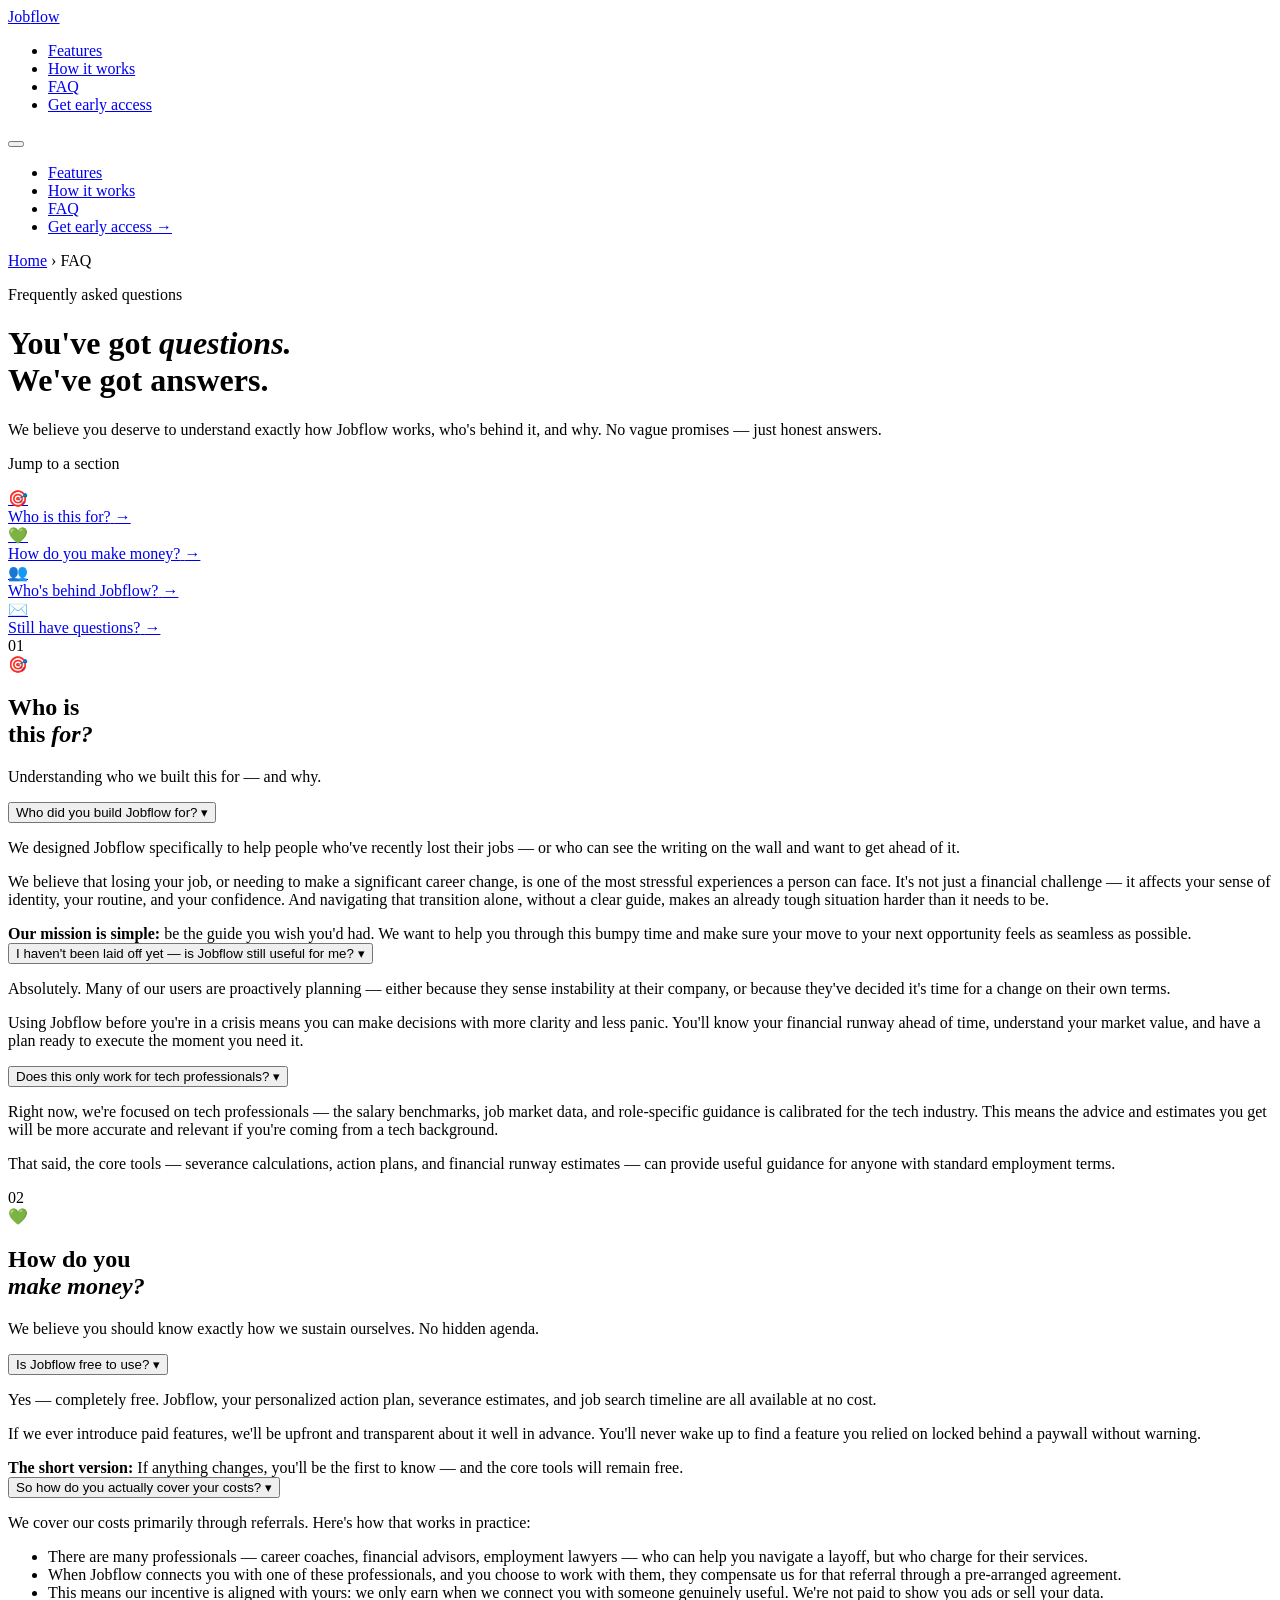
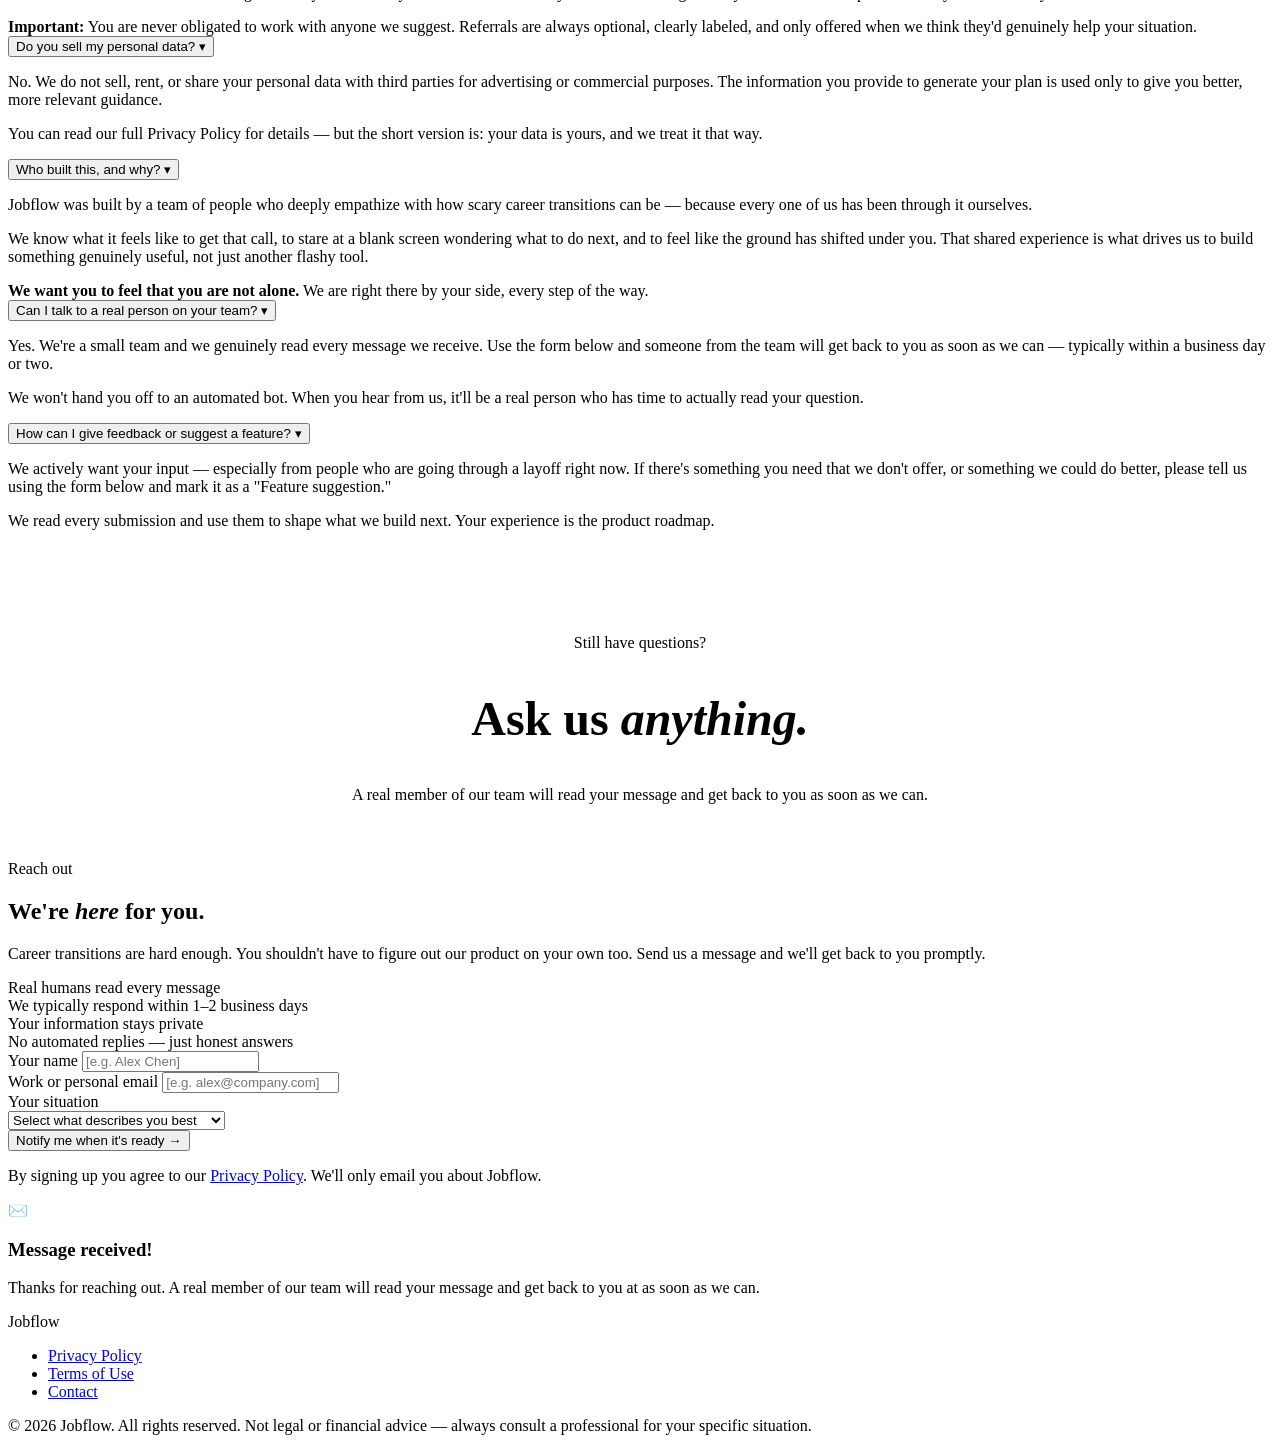
==== commit 3765832b: "Synchronized CSS" ====
--- a/FAQ.html
+++ b/FAQ.html
@@ -7,18 +7,18 @@
   <link rel="preconnect" href="https://fonts.googleapis.com">
   <link rel="preconnect" href="https://fonts.gstatic.com" crossorigin>
   <link href="https://fonts.googleapis.com/css2?family=Fraunces:ital,opsz,wght@0,9..144,300;0,9..144,500;0,9..144,600;1,9..144,300&family=DM+Sans:ital,opsz,wght@0,9..40,300;0,9..40,400;0,9..40,500;1,9..40,300&display=swap" rel="stylesheet">
-  <link rel="stylesheet" href="style.css">
+ 
 </head>
 <body>
 
   <!-- ─── NAVIGATION ──────────────────────── -->
   <nav id="nav" role="navigation" aria-label="Main navigation">
     <div class="nav-inner">
-      <a href="/" class="nav-logo" aria-label="Jobflow home">Job<span>flow</span></a>
+      <a href="jobflow-landing-page.html" class="nav-logo" aria-label="Jobflow home">Job<span>flow</span></a>
       <ul class="nav-links" role="list">
         <li><a href="jobflow-landing.html#features">Features</a></li>
         <li><a href="jobflow-landing.html#how-it-works">How it works</a></li>
-        <li><a href="FAQ.html" class="active">FAQ</a></li>
+        <li><a href="/" class="active">FAQ</a></li>
         <li><a href="jobflow-landing.html#signup" class="nav-cta">Get early access</a></li>
       </ul>
       <button class="nav-hamburger" id="hamburger" aria-label="Toggle menu" aria-expanded="false" aria-controls="mobile-menu">
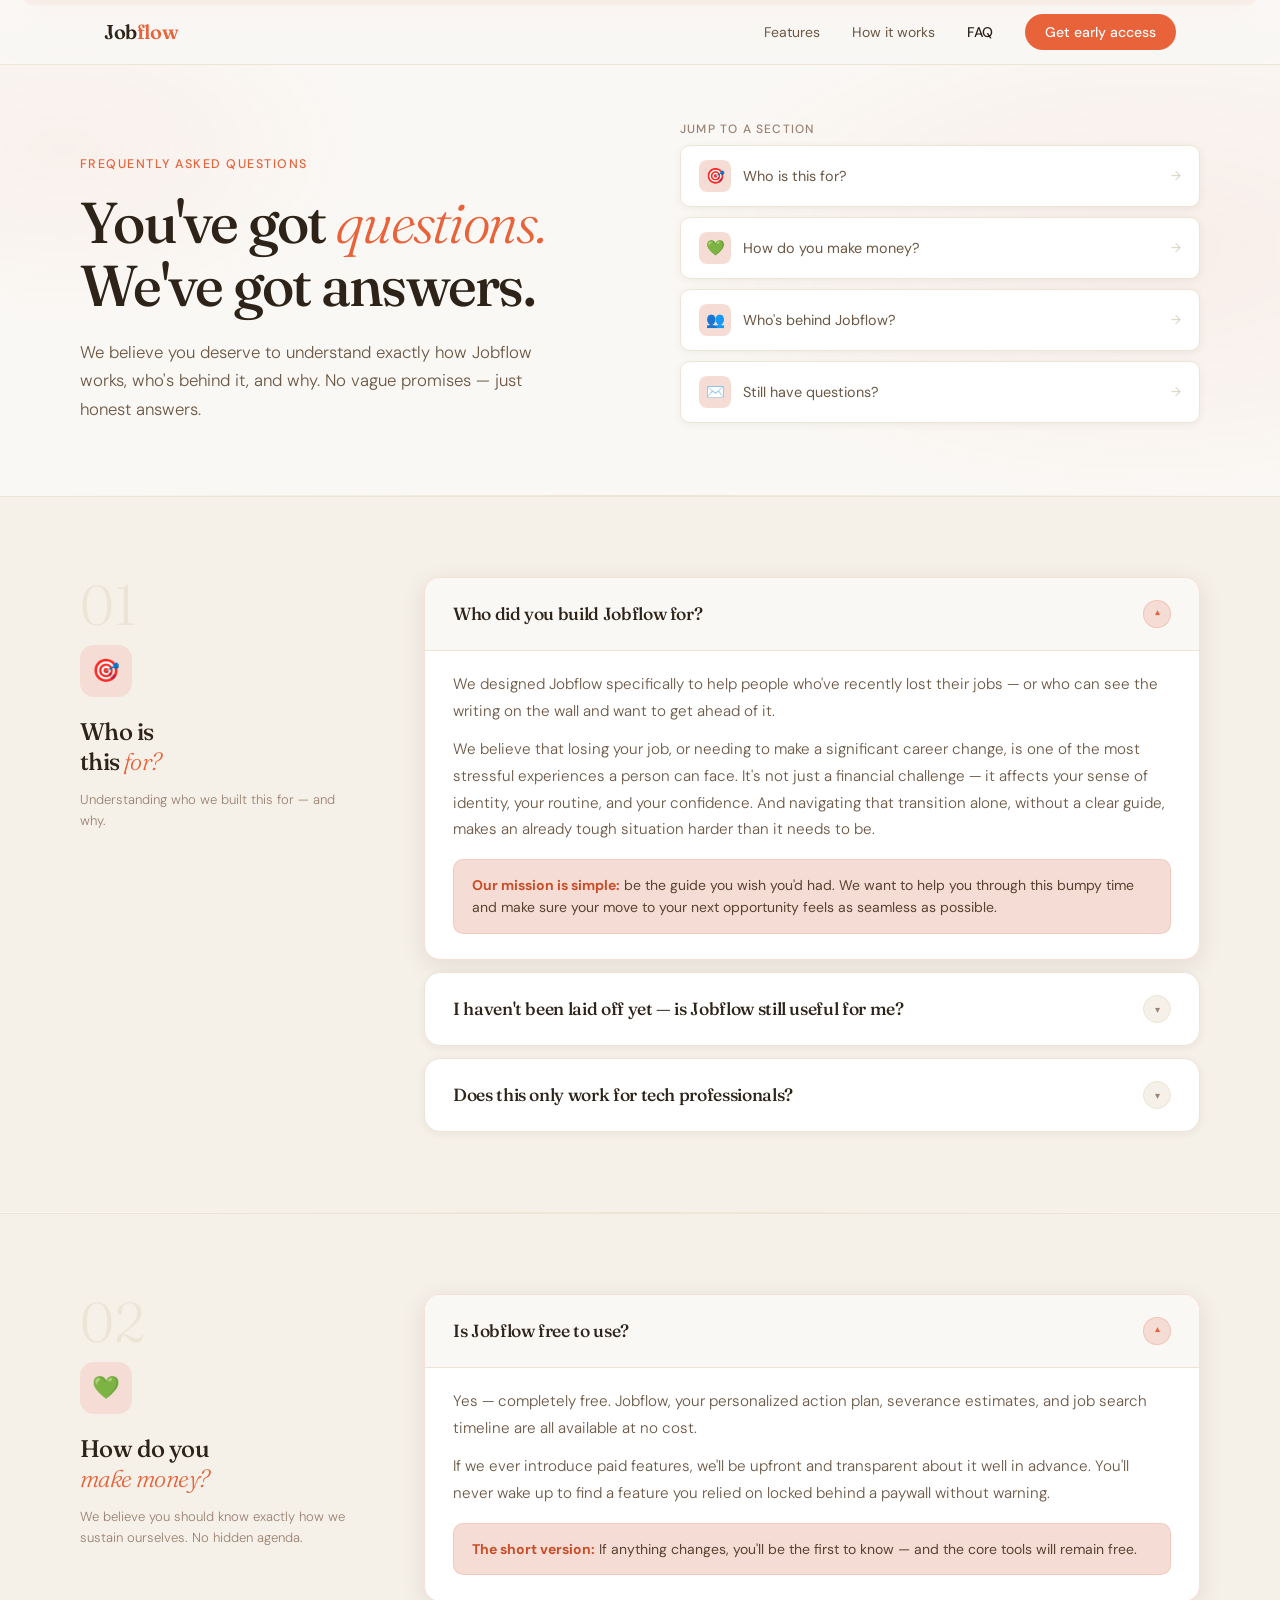
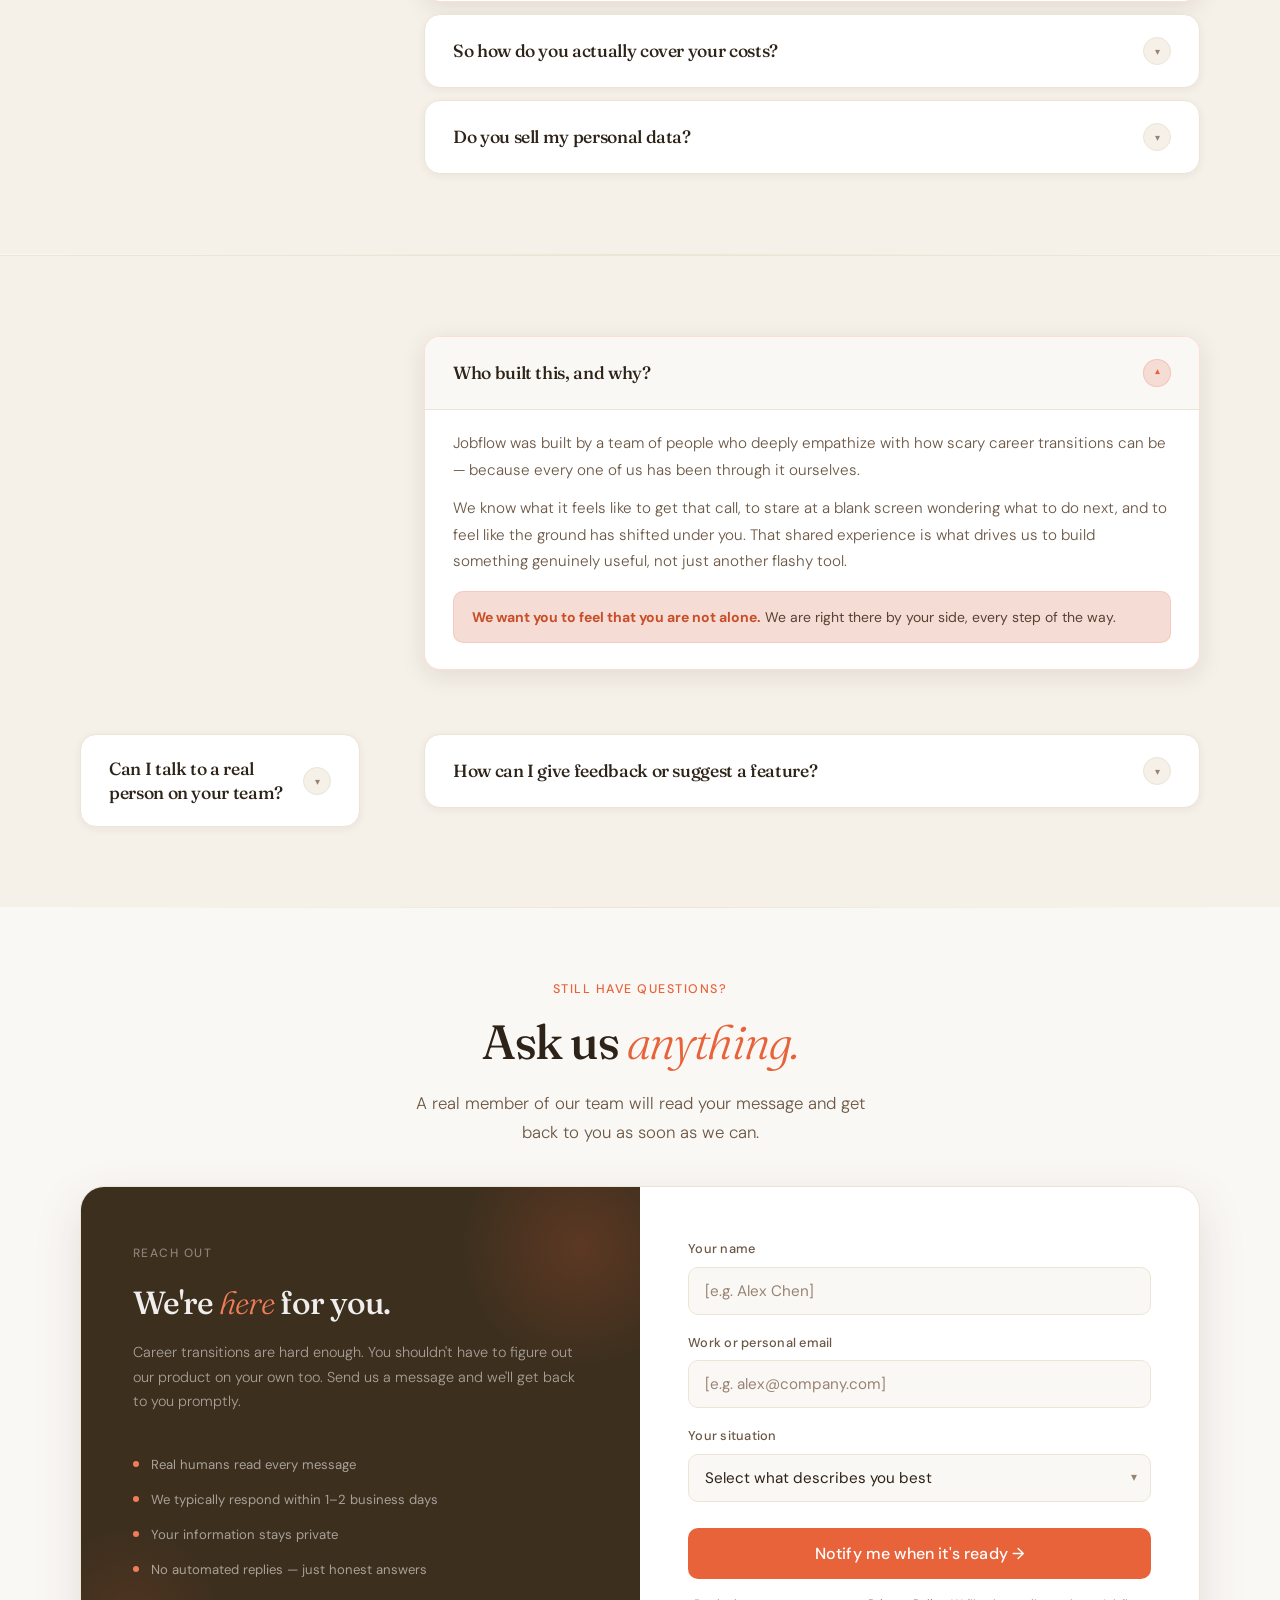
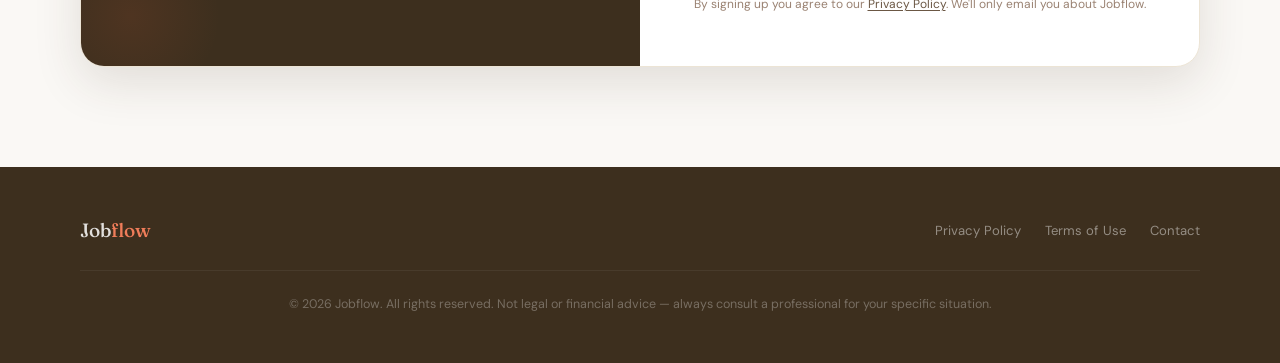
==== commit 2abc4f0b: "Fixed styling issue" ====
--- a/FAQ.html
+++ b/FAQ.html
@@ -7,7 +7,7 @@
   <link rel="preconnect" href="https://fonts.googleapis.com">
   <link rel="preconnect" href="https://fonts.gstatic.com" crossorigin>
   <link href="https://fonts.googleapis.com/css2?family=Fraunces:ital,opsz,wght@0,9..144,300;0,9..144,500;0,9..144,600;1,9..144,300&family=DM+Sans:ital,opsz,wght@0,9..40,300;0,9..40,400;0,9..40,500;1,9..40,300&display=swap" rel="stylesheet">
- 
+  <link rel="stylesheet" href="style.css">
 </head>
 <body>
 
--- a/style.css
+++ b/style.css
@@ -0,0 +1,1895 @@
+
+    *, *::before, *::after { box-sizing: border-box; margin: 0; padding: 0; }
+
+    :root {
+      --beige-50: #faf8f5;
+      --beige-100: #f5f0e8;
+      --beige-200: #ece4d5;
+      --beige-300: #ddd0bb;
+      --warm-800: #3d2f1e;
+      --warm-700: #5a4232;
+      --warm-600: #7a5c44;
+      --coral: #e8623a;
+      --coral-light: #f07d5a;
+      --coral-dark: #c94e28;
+      --coral-muted: #f5ddd6;
+      --text-primary: #2d2318;
+      --text-secondary: #6b5744;
+      --text-muted: #9a8272;
+      --card-bg: #ffffff;
+      --shadow-sm: 0 2px 8px rgba(61,47,30,0.06);
+      --shadow-md: 0 6px 24px rgba(61,47,30,0.10);
+      --shadow-lg: 0 16px 48px rgba(61,47,30,0.13);
+      --radius: 16px;
+      --radius-sm: 10px;
+      --transition: 0.3s cubic-bezier(0.4,0,0.2,1);
+    }
+
+    html { scroll-behavior: smooth; }
+
+    body {
+      font-family: 'DM Sans', sans-serif;
+      background: var(--beige-50);
+      color: var(--text-primary);
+      line-height: 1.6;
+      overflow-x: hidden;
+    }
+
+    /* ─── NAV ──────────────────────────────── */
+    nav {
+      position: fixed;
+      top: 0; left: 0; right: 0;
+      z-index: 100;
+      background: rgba(250,248,245,0.88);
+      backdrop-filter: blur(14px);
+      -webkit-backdrop-filter: blur(14px);
+      border-bottom: 1px solid var(--beige-200);
+      transition: box-shadow var(--transition);
+    }
+    nav.scrolled { box-shadow: var(--shadow-sm); }
+
+    .nav-inner {
+      max-width: 1120px;
+      margin: 0 auto;
+      padding: 0 24px;
+      height: 64px;
+      display: flex;
+      align-items: center;
+      justify-content: space-between;
+    }
+
+    .nav-logo {
+      font-family: 'Fraunces', serif;
+      font-weight: 600;
+      font-size: 1.25rem;
+      color: var(--text-primary);
+      text-decoration: none;
+      letter-spacing: -0.02em;
+    }
+    .nav-logo span {
+      color: var(--coral);
+    }
+
+    .nav-links {
+      display: flex;
+      align-items: center;
+      gap: 32px;
+      list-style: none;
+    }
+    .nav-links a {
+      font-size: 0.875rem;
+      font-weight: 400;
+      color: var(--text-secondary);
+      text-decoration: none;
+      transition: color var(--transition);
+    }
+    .nav-links a:hover { color: var(--text-primary); }
+
+    .nav-cta {
+      background: var(--coral);
+      color: #fff !important;
+      padding: 9px 20px;
+      border-radius: 50px;
+      font-weight: 500 !important;
+      font-size: 0.875rem;
+      transition: background var(--transition), transform var(--transition), box-shadow var(--transition) !important;
+    }
+    .nav-cta:hover {
+      background: var(--coral-dark) !important;
+      transform: translateY(-1px);
+      box-shadow: 0 4px 12px rgba(232,98,58,0.35) !important;
+      color: #fff !important;
+    }
+
+    .nav-hamburger {
+      display: none;
+      flex-direction: column;
+      gap: 5px;
+      cursor: pointer;
+      padding: 8px;
+      border: none;
+      background: none;
+    }
+    .nav-hamburger span {
+      display: block;
+      width: 22px;
+      height: 2px;
+      background: var(--text-primary);
+      border-radius: 2px;
+      transition: all var(--transition);
+    }
+
+    /* ─── HERO ─────────────────────────────── */
+    .hero {
+      min-height: 100vh;
+      padding: 120px 24px 80px;
+      display: flex;
+      align-items: center;
+      position: relative;
+      overflow: hidden;
+    }
+
+    .hero-bg {
+      position: absolute;
+      inset: 0;
+      background:
+        radial-gradient(ellipse 70% 60% at 80% 20%, rgba(232,98,58,0.09) 0%, transparent 70%),
+        radial-gradient(ellipse 50% 40% at 10% 80%, rgba(232,98,58,0.06) 0%, transparent 60%),
+        var(--beige-50);
+      z-index: 0;
+    }
+
+    /* Decorative floating shapes */
+    .hero-shape {
+      position: absolute;
+      border-radius: 50%;
+      z-index: 0;
+      pointer-events: none;
+    }
+    .hero-shape-1 {
+      width: 480px; height: 480px;
+      top: -120px; right: -80px;
+      background: radial-gradient(circle, rgba(232,98,58,0.07), transparent 70%);
+      animation: floatSlow 8s ease-in-out infinite;
+    }
+    .hero-shape-2 {
+      width: 280px; height: 280px;
+      bottom: 40px; left: -60px;
+      background: radial-gradient(circle, rgba(232,98,58,0.05), transparent 70%);
+      animation: floatSlow 10s ease-in-out infinite reverse;
+    }
+
+    @keyframes floatSlow {
+      0%, 100% { transform: translateY(0px) scale(1); }
+      50% { transform: translateY(-20px) scale(1.03); }
+    }
+
+    .hero-inner {
+      max-width: 1120px;
+      margin: 0 auto;
+      width: 100%;
+      display: grid;
+      grid-template-columns: 1fr 1fr;
+      gap: 80px;
+      align-items: center;
+      position: relative;
+      z-index: 1;
+    }
+
+    .hero-badge {
+      display: inline-flex;
+      align-items: center;
+      gap: 8px;
+      background: var(--coral-muted);
+      border: 1px solid rgba(232,98,58,0.2);
+      color: var(--coral-dark);
+      font-size: 0.8rem;
+      font-weight: 500;
+      padding: 6px 14px;
+      border-radius: 50px;
+      margin-bottom: 24px;
+      opacity: 0;
+      animation: fadeUp 0.6s 0.1s ease forwards;
+    }
+    .hero-badge::before {
+      content: '';
+      width: 6px; height: 6px;
+      border-radius: 50%;
+      background: var(--coral);
+      animation: pulse 2s infinite;
+    }
+    @keyframes pulse {
+      0%, 100% { opacity: 1; transform: scale(1); }
+      50% { opacity: 0.5; transform: scale(1.3); }
+    }
+
+    .hero-eyebrow {
+      font-family: 'DM Sans', sans-serif;
+      font-size: 0.8rem;
+      font-weight: 500;
+      letter-spacing: 0.12em;
+      text-transform: uppercase;
+      color: var(--text-muted);
+      margin-bottom: 16px;
+      opacity: 0;
+      animation: fadeUp 0.6s 0.2s ease forwards;
+    }
+
+    h1 {
+      font-family: 'Fraunces', serif;
+      font-size: clamp(2.4rem, 5vw, 3.8rem);
+      font-weight: 500;
+      line-height: 1.1;
+      letter-spacing: -0.03em;
+      color: var(--text-primary);
+      margin-bottom: 20px;
+      opacity: 0;
+      animation: fadeUp 0.7s 0.3s ease forwards;
+    }
+    h1 em {
+      font-style: italic;
+      font-weight: 300;
+      color: var(--coral);
+    }
+
+    .hero-tagline {
+      font-size: 1.1rem;
+      font-weight: 300;
+      color: var(--text-secondary);
+      line-height: 1.7;
+      margin-bottom: 40px;
+      max-width: 480px;
+      opacity: 0;
+      animation: fadeUp 0.7s 0.45s ease forwards;
+    }
+
+    /* ─── SIGNUP CARD ──────────────────────── */
+    .signup-card {
+      background: var(--card-bg);
+      border-radius: var(--radius);
+      padding: 40px;
+      box-shadow: var(--shadow-lg);
+      border: 1px solid var(--beige-200);
+      position: relative;
+      opacity: 0;
+      animation: fadeUp 0.8s 0.5s ease forwards;
+    }
+
+    .signup-card::before {
+      content: '';
+      position: absolute;
+      top: 0; left: 0; right: 0;
+      height: 3px;
+      background: linear-gradient(90deg, var(--coral), var(--coral-light));
+      border-radius: var(--radius) var(--radius) 0 0;
+    }
+
+    .signup-card h2 {
+      font-family: 'Fraunces', serif;
+      font-size: 1.5rem;
+      font-weight: 500;
+      letter-spacing: -0.02em;
+      color: var(--text-primary);
+      margin-bottom: 8px;
+    }
+
+    .signup-card p {
+      font-size: 0.9rem;
+      color: var(--text-muted);
+      margin-bottom: 28px;
+      line-height: 1.6;
+    }
+
+    .form-group {
+      margin-bottom: 16px;
+    }
+
+    .form-group label {
+      display: block;
+      font-size: 0.8rem;
+      font-weight: 500;
+      color: var(--text-secondary);
+      margin-bottom: 7px;
+      letter-spacing: 0.02em;
+    }
+
+    .form-group input,
+    .form-group select {
+      width: 100%;
+      padding: 13px 16px;
+      border: 1.5px solid var(--beige-200);
+      border-radius: var(--radius-sm);
+      background: var(--beige-50);
+      color: var(--text-primary);
+      font-family: 'DM Sans', sans-serif;
+      font-size: 0.95rem;
+      outline: none;
+      transition: border-color var(--transition), box-shadow var(--transition), background var(--transition);
+      appearance: none;
+      -webkit-appearance: none;
+    }
+
+    .form-group input::placeholder { color: var(--text-muted); }
+    .form-group input:focus,
+    .form-group select:focus {
+      border-color: var(--coral);
+      background: #fff;
+      box-shadow: 0 0 0 3px rgba(232,98,58,0.12);
+    }
+
+    .select-wrapper {
+      position: relative;
+    }
+    .select-wrapper::after {
+      content: '▾';
+      position: absolute;
+      right: 14px;
+      top: 50%;
+      transform: translateY(-50%);
+      color: var(--text-muted);
+      pointer-events: none;
+      font-size: 0.75rem;
+    }
+
+    .btn-primary {
+      width: 100%;
+      padding: 15px 24px;
+      background: var(--coral);
+      color: #fff;
+      border: none;
+      border-radius: var(--radius-sm);
+      font-family: 'DM Sans', sans-serif;
+      font-size: 1rem;
+      font-weight: 500;
+      cursor: pointer;
+      transition: background var(--transition), transform var(--transition), box-shadow var(--transition);
+      margin-top: 8px;
+      letter-spacing: 0.01em;
+    }
+    .btn-primary:hover {
+      background: var(--coral-dark);
+      transform: translateY(-2px);
+      box-shadow: 0 6px 20px rgba(232,98,58,0.4);
+    }
+    .btn-primary:active { transform: translateY(0); }
+    .btn-primary:focus-visible {
+      outline: 3px solid rgba(232,98,58,0.5);
+      outline-offset: 2px;
+    }
+
+    .form-disclaimer {
+      font-size: 0.75rem;
+      color: var(--text-muted);
+      text-align: center;
+      margin-top: 16px;
+    }
+    .form-disclaimer a {
+      color: var(--text-secondary);
+      text-decoration: underline;
+      text-underline-offset: 2px;
+    }
+
+    /* Success state */
+    .success-msg {
+      display: none;
+      text-align: center;
+      padding: 16px 0 8px;
+    }
+    .success-msg .success-icon {
+      width: 52px; height: 52px;
+      background: rgba(232,98,58,0.1);
+      border-radius: 50%;
+      display: flex;
+      align-items: center;
+      justify-content: center;
+      margin: 0 auto 16px;
+      font-size: 1.4rem;
+    }
+    .success-msg h3 {
+      font-family: 'Fraunces', serif;
+      font-size: 1.3rem;
+      font-weight: 500;
+      color: var(--text-primary);
+      margin-bottom: 8px;
+    }
+    .success-msg p {
+      font-size: 0.9rem;
+      color: var(--text-muted);
+      margin-bottom: 0;
+    }
+
+    /* ─── SOCIAL PROOF ─────────────────────── */
+    .social-proof {
+      margin-top: 40px;
+      display: flex;
+      align-items: center;
+      gap: 16px;
+      opacity: 0;
+      animation: fadeUp 0.7s 0.65s ease forwards;
+    }
+    .sp-avatars {
+      display: flex;
+    }
+    .sp-avatars span {
+      width: 32px; height: 32px;
+      border-radius: 50%;
+      border: 2.5px solid var(--beige-50);
+      background: var(--beige-200);
+      display: flex;
+      align-items: center;
+      justify-content: center;
+      font-size: 0.7rem;
+      font-weight: 500;
+      color: var(--text-secondary);
+      margin-left: -8px;
+    }
+    .sp-avatars span:first-child { margin-left: 0; }
+
+    .sp-text {
+      font-size: 0.82rem;
+      color: var(--text-muted);
+      line-height: 1.4;
+    }
+    .sp-text strong {
+      color: var(--text-secondary);
+      font-weight: 500;
+    }
+
+    /* ─── TRUST BAR ────────────────────────── */
+    .trust-bar {
+      background: var(--beige-100);
+      border-top: 1px solid var(--beige-200);
+      border-bottom: 1px solid var(--beige-200);
+      padding: 20px 24px;
+    }
+    .trust-bar-inner {
+      max-width: 1120px;
+      margin: 0 auto;
+      display: flex;
+      align-items: center;
+      justify-content: center;
+      gap: 40px;
+      flex-wrap: wrap;
+    }
+    .trust-item {
+      display: flex;
+      align-items: center;
+      gap: 10px;
+      font-size: 0.82rem;
+      color: var(--text-muted);
+      font-weight: 400;
+    }
+    .trust-item .icon {
+      width: 28px; height: 28px;
+      background: var(--coral-muted);
+      border-radius: 8px;
+      display: flex;
+      align-items: center;
+      justify-content: center;
+      font-size: 0.9rem;
+    }
+
+    /* ─── VALUE PROPS ──────────────────────── */
+    .section {
+      padding: 100px 24px;
+    }
+    .section-inner {
+      max-width: 1120px;
+      margin: 0 auto;
+    }
+
+    .section-label {
+      font-size: 0.78rem;
+      font-weight: 500;
+      letter-spacing: 0.12em;
+      text-transform: uppercase;
+      color: var(--coral);
+      margin-bottom: 16px;
+    }
+
+    .section-title {
+      font-family: 'Fraunces', serif;
+      font-size: clamp(1.9rem, 3.5vw, 2.8rem);
+      font-weight: 500;
+      letter-spacing: -0.03em;
+      color: var(--text-primary);
+      line-height: 1.15;
+      margin-bottom: 16px;
+    }
+    .section-title em {
+      font-style: italic;
+      font-weight: 300;
+      color: var(--coral);
+    }
+
+    .section-subtitle {
+      font-size: 1rem;
+      font-weight: 300;
+      color: var(--text-secondary);
+      max-width: 540px;
+      line-height: 1.7;
+    }
+
+    .features-grid {
+      display: grid;
+      grid-template-columns: repeat(3, 1fr);
+      gap: 24px;
+      margin-top: 60px;
+    }
+
+    .feature-card {
+      background: var(--card-bg);
+      border-radius: var(--radius);
+      padding: 32px;
+      border: 1px solid var(--beige-200);
+      box-shadow: var(--shadow-sm);
+      transition: transform var(--transition), box-shadow var(--transition), border-color var(--transition);
+    }
+    .feature-card:hover {
+      transform: translateY(-4px);
+      box-shadow: var(--shadow-md);
+      border-color: rgba(232,98,58,0.2);
+    }
+
+    .feature-icon {
+      width: 48px; height: 48px;
+      background: var(--coral-muted);
+      border-radius: 14px;
+      display: flex;
+      align-items: center;
+      justify-content: center;
+      font-size: 1.35rem;
+      margin-bottom: 20px;
+    }
+
+    .feature-title {
+      font-family: 'Fraunces', serif;
+      font-size: 1.2rem;
+      font-weight: 500;
+      color: var(--text-primary);
+      margin-bottom: 10px;
+      letter-spacing: -0.02em;
+    }
+
+    .feature-desc {
+      font-size: 0.9rem;
+      font-weight: 300;
+      color: var(--text-secondary);
+      line-height: 1.7;
+    }
+
+    /* ─── HOW IT WORKS ─────────────────────── */
+    .how-it-works {
+      background: var(--beige-100);
+      border-top: 1px solid var(--beige-200);
+      border-bottom: 1px solid var(--beige-200);
+    }
+
+    .steps-row {
+      display: grid;
+      grid-template-columns: repeat(3, 1fr);
+      gap: 48px;
+      margin-top: 60px;
+      position: relative;
+    }
+
+    .steps-row::before {
+      content: '';
+      position: absolute;
+      top: 32px; left: 15%; right: 15%;
+      height: 1.5px;
+      background: linear-gradient(90deg, transparent, var(--beige-300), transparent);
+      pointer-events: none;
+    }
+
+    .step {
+      text-align: center;
+      position: relative;
+    }
+
+    .step-num {
+      width: 64px; height: 64px;
+      border-radius: 50%;
+      background: var(--card-bg);
+      border: 2px solid var(--beige-200);
+      display: flex;
+      align-items: center;
+      justify-content: center;
+      margin: 0 auto 20px;
+      font-family: 'Fraunces', serif;
+      font-size: 1.5rem;
+      font-weight: 500;
+      color: var(--coral);
+      box-shadow: var(--shadow-sm);
+      transition: border-color var(--transition), box-shadow var(--transition);
+    }
+    .step:hover .step-num {
+      border-color: rgba(232,98,58,0.3);
+      box-shadow: var(--shadow-md);
+    }
+
+    .step-title {
+      font-family: 'Fraunces', serif;
+      font-size: 1.1rem;
+      font-weight: 500;
+      color: var(--text-primary);
+      margin-bottom: 10px;
+      letter-spacing: -0.02em;
+    }
+
+    .step-desc {
+      font-size: 0.875rem;
+      font-weight: 300;
+      color: var(--text-secondary);
+      line-height: 1.7;
+      max-width: 240px;
+      margin: 0 auto;
+    }
+
+    /* ─── DASHBOARD PREVIEW ──────────────────── */
+    .preview-section {
+      padding: 100px 24px;
+      overflow: hidden;
+    }
+    .preview-inner {
+      max-width: 1120px;
+      margin: 0 auto;
+      display: grid;
+      grid-template-columns: 1fr 1fr;
+      gap: 80px;
+      align-items: center;
+    }
+
+    .preview-ui {
+      background: var(--card-bg);
+      border-radius: var(--radius);
+      box-shadow: var(--shadow-lg);
+      border: 1px solid var(--beige-200);
+      overflow: hidden;
+      transform: perspective(1000px) rotateY(-4deg) rotateX(2deg);
+      transition: transform 0.5s ease;
+    }
+    .preview-ui:hover {
+      transform: perspective(1000px) rotateY(0deg) rotateX(0deg);
+    }
+
+    .preview-header {
+      background: var(--beige-100);
+      border-bottom: 1px solid var(--beige-200);
+      padding: 14px 20px;
+      display: flex;
+      align-items: center;
+      gap: 8px;
+    }
+    .preview-dots span {
+      width: 10px; height: 10px;
+      border-radius: 50%;
+      background: var(--beige-300);
+      display: inline-block;
+      margin-right: 5px;
+    }
+    .preview-dots span:nth-child(1) { background: #f9c74f; }
+    .preview-dots span:nth-child(2) { background: #90be6d; }
+    .preview-dots span:nth-child(3) { background: #f94144; }
+    .preview-title-bar {
+      flex: 1;
+      background: var(--beige-200);
+      border-radius: 6px;
+      height: 22px;
+    }
+
+    .preview-body {
+      padding: 24px;
+    }
+
+    .preview-metric-row {
+      display: grid;
+      grid-template-columns: repeat(3, 1fr);
+      gap: 12px;
+      margin-bottom: 20px;
+    }
+    .preview-metric {
+      background: var(--beige-50);
+      border-radius: 10px;
+      padding: 14px;
+      border: 1px solid var(--beige-200);
+    }
+    .preview-metric .pm-label {
+      font-size: 0.68rem;
+      color: var(--text-muted);
+      font-weight: 500;
+      letter-spacing: 0.05em;
+      text-transform: uppercase;
+      margin-bottom: 6px;
+    }
+    .preview-metric .pm-val {
+      font-family: 'Fraunces', serif;
+      font-size: 1.3rem;
+      font-weight: 500;
+      color: var(--text-primary);
+    }
+    .preview-metric .pm-val.coral { color: var(--coral); }
+
+    .preview-bar {
+      background: var(--beige-50);
+      border-radius: 10px;
+      padding: 16px;
+      border: 1px solid var(--beige-200);
+      margin-bottom: 12px;
+    }
+    .preview-bar-label {
+      font-size: 0.75rem;
+      color: var(--text-muted);
+      margin-bottom: 10px;
+      display: flex;
+      justify-content: space-between;
+    }
+    .preview-bar-track {
+      height: 8px;
+      background: var(--beige-200);
+      border-radius: 4px;
+      overflow: hidden;
+    }
+    .preview-bar-fill {
+      height: 100%;
+      background: linear-gradient(90deg, var(--coral), var(--coral-light));
+      border-radius: 4px;
+      transition: width 1s ease;
+    }
+
+    .preview-actions {
+      display: flex;
+      gap: 10px;
+      margin-top: 16px;
+    }
+    .preview-btn {
+      flex: 1;
+      height: 36px;
+      border-radius: 8px;
+      background: var(--coral);
+      display: flex;
+      align-items: center;
+      justify-content: center;
+    }
+    .preview-btn.ghost {
+      background: var(--beige-100);
+      border: 1px solid var(--beige-200);
+    }
+
+    /* ─── TESTIMONIALS ────────────────────── */
+    .testimonials { padding: 100px 24px; }
+    .testimonials-grid {
+      display: grid;
+      grid-template-columns: repeat(3, 1fr);
+      gap: 24px;
+      margin-top: 60px;
+    }
+    .testimonial-card {
+      background: var(--card-bg);
+      border-radius: var(--radius);
+      padding: 32px;
+      border: 1px solid var(--beige-200);
+      box-shadow: var(--shadow-sm);
+      transition: transform var(--transition), box-shadow var(--transition);
+    }
+    .testimonial-card:hover {
+      transform: translateY(-3px);
+      box-shadow: var(--shadow-md);
+    }
+    .tc-quote {
+      font-family: 'Fraunces', serif;
+      font-size: 1.1rem;
+      font-weight: 300;
+      font-style: italic;
+      color: var(--text-primary);
+      line-height: 1.65;
+      margin-bottom: 24px;
+    }
+    .tc-author {
+      display: flex;
+      align-items: center;
+      gap: 12px;
+    }
+    .tc-avatar {
+      width: 40px; height: 40px;
+      border-radius: 50%;
+      background: var(--beige-200);
+      display: flex;
+      align-items: center;
+      justify-content: center;
+      font-weight: 500;
+      font-size: 0.85rem;
+      color: var(--text-secondary);
+      flex-shrink: 0;
+    }
+    .tc-name {
+      font-weight: 500;
+      font-size: 0.875rem;
+      color: var(--text-primary);
+    }
+    .tc-role {
+      font-size: 0.78rem;
+      color: var(--text-muted);
+    }
+    .tc-stars {
+      color: var(--coral);
+      font-size: 0.75rem;
+      margin-bottom: 16px;
+    }
+
+    /* ─── FAQ ─────────────────────────────── */
+    .faq-section {
+      padding: 100px 24px;
+      background: var(--beige-100);
+      border-top: 1px solid var(--beige-200);
+    }
+    .faq-grid {
+      display: grid;
+      grid-template-columns: 1fr 1fr;
+      gap: 40px 80px;
+      margin-top: 60px;
+    }
+    .faq-item {}
+    .faq-q {
+      font-family: 'Fraunces', serif;
+      font-size: 1.05rem;
+      font-weight: 500;
+      color: var(--text-primary);
+      margin-bottom: 10px;
+      letter-spacing: -0.02em;
+    }
+    .faq-a {
+      font-size: 0.875rem;
+      font-weight: 300;
+      color: var(--text-secondary);
+      line-height: 1.7;
+    }
+
+    /* ─── FINAL CTA ───────────────────────── */
+    .final-cta {
+      padding: 100px 24px;
+    }
+    .final-cta-card {
+      max-width: 720px;
+      margin: 0 auto;
+      background: var(--card-bg);
+      border-radius: 24px;
+      padding: 64px 56px;
+      text-align: center;
+      box-shadow: var(--shadow-lg);
+      border: 1px solid var(--beige-200);
+      position: relative;
+      overflow: hidden;
+    }
+    .final-cta-card::before {
+      content: '';
+      position: absolute;
+      top: -80px; right: -80px;
+      width: 280px; height: 280px;
+      background: radial-gradient(circle, rgba(232,98,58,0.08), transparent 70%);
+      border-radius: 50%;
+    }
+    .final-cta-card::after {
+      content: '';
+      position: absolute;
+      bottom: -60px; left: -60px;
+      width: 200px; height: 200px;
+      background: radial-gradient(circle, rgba(232,98,58,0.06), transparent 70%);
+      border-radius: 50%;
+    }
+    .final-cta-card .section-title { margin-bottom: 16px; }
+    .final-cta-card .section-subtitle {
+      margin: 0 auto 40px;
+      text-align: center;
+    }
+
+    .final-form {
+      display: flex;
+      gap: 12px;
+      max-width: 420px;
+      margin: 0 auto;
+      position: relative;
+      z-index: 1;
+    }
+    .final-form input {
+      flex: 1;
+      padding: 14px 18px;
+      border: 1.5px solid var(--beige-200);
+      border-radius: var(--radius-sm);
+      background: var(--beige-50);
+      color: var(--text-primary);
+      font-family: 'DM Sans', sans-serif;
+      font-size: 0.95rem;
+      outline: none;
+      transition: border-color var(--transition), box-shadow var(--transition);
+    }
+    .final-form input:focus {
+      border-color: var(--coral);
+      box-shadow: 0 0 0 3px rgba(232,98,58,0.12);
+    }
+    .final-form button {
+      padding: 14px 24px;
+      background: var(--coral);
+      color: #fff;
+      border: none;
+      border-radius: var(--radius-sm);
+      font-family: 'DM Sans', sans-serif;
+      font-weight: 500;
+      font-size: 0.95rem;
+      cursor: pointer;
+      white-space: nowrap;
+      transition: background var(--transition), transform var(--transition), box-shadow var(--transition);
+    }
+    .final-form button:hover {
+      background: var(--coral-dark);
+      transform: translateY(-2px);
+      box-shadow: 0 4px 16px rgba(232,98,58,0.4);
+    }
+
+    /* ─── FOOTER ──────────────────────────── */
+    footer {
+      background: var(--warm-800);
+      padding: 48px 24px;
+    }
+    .footer-inner {
+      max-width: 1120px;
+      margin: 0 auto;
+      display: flex;
+      align-items: center;
+      justify-content: space-between;
+      gap: 24px;
+      flex-wrap: wrap;
+    }
+    .footer-logo {
+      font-family: 'Fraunces', serif;
+      font-size: 1.2rem;
+      color: rgba(255,255,255,0.85);
+      font-weight: 500;
+    }
+    .footer-logo span { color: var(--coral-light); }
+    .footer-links {
+      display: flex;
+      gap: 24px;
+      list-style: none;
+    }
+    .footer-links a {
+      font-size: 0.82rem;
+      color: rgba(255,255,255,0.45);
+      text-decoration: none;
+      transition: color var(--transition);
+    }
+    .footer-links a:hover { color: rgba(255,255,255,0.8); }
+    .footer-copy {
+      font-size: 0.78rem;
+      color: rgba(255,255,255,0.3);
+      width: 100%;
+      margin-top: 24px;
+      text-align: center;
+      border-top: 1px solid rgba(255,255,255,0.06);
+      padding-top: 24px;
+    }
+
+    /* ─── ANIMATIONS ──────────────────────── */
+    @keyframes fadeUp {
+      from { opacity: 0; transform: translateY(20px); }
+      to   { opacity: 1; transform: translateY(0); }
+    }
+
+    .reveal {
+      opacity: 0;
+      transform: translateY(24px);
+      transition: opacity 0.65s ease, transform 0.65s ease;
+    }
+    .reveal.visible {
+      opacity: 1;
+      transform: translateY(0);
+    }
+    .reveal-delay-1 { transition-delay: 0.1s; }
+    .reveal-delay-2 { transition-delay: 0.2s; }
+    .reveal-delay-3 { transition-delay: 0.3s; }
+
+    /* ─── MOBILE NAV ──────────────────────── */
+    .mobile-menu {
+      position: fixed;
+      top: 64px; left: 0; right: 0;
+      background: rgba(250,248,245,0.98);
+      backdrop-filter: blur(14px);
+      border-bottom: 1px solid var(--beige-200);
+      padding: 20px 24px 28px;
+      z-index: 99;
+      transform: translateY(-110%);
+      transition: transform var(--transition);
+      box-shadow: var(--shadow-md);
+    }
+    .mobile-menu.open { transform: translateY(0); }
+    .mobile-menu ul {
+      list-style: none;
+      display: flex;
+      flex-direction: column;
+      gap: 4px;
+    }
+    .mobile-menu a {
+      display: block;
+      padding: 12px 0;
+      font-size: 1rem;
+      color: var(--text-secondary);
+      text-decoration: none;
+      border-bottom: 1px solid var(--beige-200);
+      transition: color var(--transition);
+    }
+    .mobile-menu a:hover { color: var(--text-primary); }
+    .mobile-menu .nav-cta {
+      display: block;
+      text-align: center;
+      margin-top: 16px;
+      padding: 14px;
+      border-radius: var(--radius-sm);
+    }
+
+    /* ─── RESPONSIVE ──────────────────────── */
+    @media (max-width: 900px) {
+      .hero-inner {
+        grid-template-columns: 1fr;
+        gap: 48px;
+      }
+      .features-grid,
+      .steps-row,
+      .testimonials-grid {
+        grid-template-columns: 1fr;
+        gap: 20px;
+      }
+      .steps-row::before { display: none; }
+      .faq-grid { grid-template-columns: 1fr; gap: 28px; }
+      .preview-inner { grid-template-columns: 1fr; gap: 48px; }
+      .preview-ui { transform: none; }
+      .preview-ui:hover { transform: none; }
+      .nav-links { display: none; }
+      .nav-hamburger { display: flex; }
+      .final-form { flex-direction: column; }
+      .final-cta-card { padding: 40px 28px; }
+      .hero { min-height: auto; padding: 100px 24px 60px; }
+    }
+
+    @media (max-width: 600px) {
+      .section { padding: 72px 20px; }
+      .trust-bar-inner { gap: 20px; }
+      .preview-metric-row { grid-template-columns: 1fr 1fr; }
+      .preview-metric:last-child { grid-column: 1 / -1; }
+    }
+
+
+    *, *::before, *::after { box-sizing: border-box; margin: 0; padding: 0; }
+
+    :root {
+      --beige-50: #faf8f5;
+      --beige-100: #f5f0e8;
+      --beige-200: #ece4d5;
+      --beige-300: #ddd0bb;
+      --warm-800: #3d2f1e;
+      --warm-700: #5a4232;
+      --warm-600: #7a5c44;
+      --coral: #e8623a;
+      --coral-light: #f07d5a;
+      --coral-dark: #c94e28;
+      --coral-muted: #f5ddd6;
+      --text-primary: #2d2318;
+      --text-secondary: #6b5744;
+      --text-muted: #9a8272;
+      --card-bg: #ffffff;
+      --shadow-sm: 0 2px 8px rgba(61,47,30,0.06);
+      --shadow-md: 0 6px 24px rgba(61,47,30,0.10);
+      --shadow-lg: 0 16px 48px rgba(61,47,30,0.13);
+      --radius: 16px;
+      --radius-sm: 10px;
+      --transition: 0.3s cubic-bezier(0.4,0,0.2,1);
+    }
+
+    html { scroll-behavior: smooth; }
+
+    body {
+      font-family: 'DM Sans', sans-serif;
+      background: var(--beige-50);
+      color: var(--text-primary);
+      line-height: 1.6;
+      overflow-x: hidden;
+    }
+
+    /* ─── NAV ──────────────────────────────── */
+    nav {
+      position: fixed;
+      top: 0; left: 0; right: 0;
+      z-index: 100;
+      background: rgba(250,248,245,0.88);
+      backdrop-filter: blur(14px);
+      -webkit-backdrop-filter: blur(14px);
+      border-bottom: 1px solid var(--beige-200);
+      transition: box-shadow var(--transition);
+    }
+    nav.scrolled { box-shadow: var(--shadow-sm); }
+
+    .nav-inner {
+      max-width: 1120px;
+      margin: 0 auto;
+      padding: 0 24px;
+      height: 64px;
+      display: flex;
+      align-items: center;
+      justify-content: space-between;
+    }
+
+    .nav-logo {
+      font-family: 'Fraunces', serif;
+      font-weight: 600;
+      font-size: 1.25rem;
+      color: var(--text-primary);
+      text-decoration: none;
+      letter-spacing: -0.02em;
+    }
+    .nav-logo span { color: var(--coral); }
+
+    .nav-links {
+      display: flex;
+      align-items: center;
+      gap: 32px;
+      list-style: none;
+    }
+    .nav-links a {
+      font-size: 0.875rem;
+      font-weight: 400;
+      color: var(--text-secondary);
+      text-decoration: none;
+      transition: color var(--transition);
+    }
+    .nav-links a:hover { color: var(--text-primary); }
+    .nav-links a.active { color: var(--text-primary); font-weight: 500; }
+
+    .nav-cta {
+      background: var(--coral);
+      color: #fff !important;
+      padding: 9px 20px;
+      border-radius: 50px;
+      font-weight: 500 !important;
+      font-size: 0.875rem;
+      transition: background var(--transition), transform var(--transition), box-shadow var(--transition) !important;
+    }
+    .nav-cta:hover {
+      background: var(--coral-dark) !important;
+      transform: translateY(-1px);
+      box-shadow: 0 4px 12px rgba(232,98,58,0.35) !important;
+    }
+
+    .nav-hamburger {
+      display: none;
+      flex-direction: column;
+      gap: 5px;
+      cursor: pointer;
+      padding: 8px;
+      border: none;
+      background: none;
+    }
+    .nav-hamburger span {
+      display: block;
+      width: 22px;
+      height: 2px;
+      background: var(--text-primary);
+      border-radius: 2px;
+      transition: all var(--transition);
+    }
+
+    .mobile-menu {
+      position: fixed;
+      top: 64px; left: 0; right: 0;
+      background: rgba(250,248,245,0.98);
+      backdrop-filter: blur(14px);
+      border-bottom: 1px solid var(--beige-200);
+      padding: 20px 24px 28px;
+      z-index: 99;
+      transform: translateY(-110%);
+      transition: transform var(--transition);
+      box-shadow: var(--shadow-md);
+    }
+    .mobile-menu.open { transform: translateY(0); }
+    .mobile-menu ul { list-style: none; display: flex; flex-direction: column; gap: 4px; }
+    .mobile-menu a {
+      display: block;
+      padding: 12px 0;
+      font-size: 1rem;
+      color: var(--text-secondary);
+      text-decoration: none;
+      border-bottom: 1px solid var(--beige-200);
+      transition: color var(--transition);
+    }
+    .mobile-menu a:hover { color: var(--text-primary); }
+    .mobile-menu .nav-cta { display: block; text-align: center; margin-top: 16px; padding: 14px; border-radius: var(--radius-sm); }
+
+    /* ─── PAGE HEADER ──────────────────────── */
+    .page-header {
+      padding: 120px 24px 72px;
+      position: relative;
+      overflow: hidden;
+    }
+
+    .page-header-bg {
+      position: absolute;
+      inset: 0;
+      background:
+        radial-gradient(ellipse 60% 80% at 90% 50%, rgba(232,98,58,0.07) 0%, transparent 65%),
+        radial-gradient(ellipse 40% 60% at 5% 30%, rgba(232,98,58,0.05) 0%, transparent 60%),
+        var(--beige-50);
+      z-index: 0;
+    }
+
+    .page-header-inner {
+      max-width: 1120px;
+      margin: 0 auto;
+      position: relative;
+      z-index: 1;
+      display: grid;
+      grid-template-columns: 1fr 1fr;
+      gap: 80px;
+      align-items: end;
+    }
+
+    .breadcrumb {
+      display: flex;
+      align-items: center;
+      gap: 8px;
+      font-size: 0.78rem;
+      color: var(--text-muted);
+      margin-bottom: 20px;
+      opacity: 0;
+      animation: fadeUp 0.5s 0.1s ease forwards;
+    }
+    .breadcrumb a {
+      color: var(--text-muted);
+      text-decoration: none;
+      transition: color var(--transition);
+    }
+    .breadcrumb a:hover { color: var(--coral); }
+    .breadcrumb .sep { color: var(--beige-300); font-size: 0.7rem; }
+
+    .page-label {
+      font-size: 0.78rem;
+      font-weight: 500;
+      letter-spacing: 0.12em;
+      text-transform: uppercase;
+      color: var(--coral);
+      margin-bottom: 16px;
+      opacity: 0;
+      animation: fadeUp 0.55s 0.15s ease forwards;
+    }
+
+    .page-title {
+      font-family: 'Fraunces', serif;
+      font-size: clamp(2.4rem, 5vw, 3.6rem);
+      font-weight: 500;
+      line-height: 1.1;
+      letter-spacing: -0.03em;
+      color: var(--text-primary);
+      margin-bottom: 20px;
+      opacity: 0;
+      animation: fadeUp 0.65s 0.25s ease forwards;
+    }
+    .page-title em {
+      font-style: italic;
+      font-weight: 300;
+      color: var(--coral);
+    }
+
+    .page-subtitle {
+      font-size: 1.05rem;
+      font-weight: 300;
+      color: var(--text-secondary);
+      line-height: 1.7;
+      max-width: 460px;
+      opacity: 0;
+      animation: fadeUp 0.65s 0.35s ease forwards;
+    }
+
+    /* Jump links */
+    .jump-links {
+      display: flex;
+      flex-direction: column;
+      gap: 10px;
+      opacity: 0;
+      animation: fadeUp 0.65s 0.45s ease forwards;
+    }
+    .jump-links-label {
+      font-size: 0.75rem;
+      font-weight: 500;
+      letter-spacing: 0.1em;
+      text-transform: uppercase;
+      color: var(--text-muted);
+      margin-bottom: 6px;
+    }
+    .jump-link {
+      display: flex;
+      align-items: center;
+      gap: 12px;
+      padding: 14px 18px;
+      background: var(--card-bg);
+      border: 1px solid var(--beige-200);
+      border-radius: var(--radius-sm);
+      text-decoration: none;
+      color: var(--text-secondary);
+      font-size: 0.9rem;
+      font-weight: 400;
+      transition: all var(--transition);
+      box-shadow: var(--shadow-sm);
+    }
+    .jump-link:hover {
+      border-color: rgba(232,98,58,0.25);
+      color: var(--text-primary);
+      box-shadow: var(--shadow-md);
+      transform: translateX(4px);
+    }
+    .jump-link .jl-icon {
+      width: 32px; height: 32px;
+      background: var(--coral-muted);
+      border-radius: 8px;
+      display: flex;
+      align-items: center;
+      justify-content: center;
+      font-size: 0.95rem;
+      flex-shrink: 0;
+    }
+    .jump-link .jl-arrow {
+      margin-left: auto;
+      color: var(--beige-300);
+      font-size: 0.8rem;
+      transition: transform var(--transition), color var(--transition);
+    }
+    .jump-link:hover .jl-arrow {
+      transform: translateX(3px);
+      color: var(--coral);
+    }
+
+    /* ─── DIVIDER ────────────────────────── */
+    .section-divider {
+      height: 1px;
+      background: linear-gradient(90deg, transparent, var(--beige-200), transparent);
+      margin: 0 24px;
+    }
+
+    /* ─── FAQ SECTIONS ───────────────────── */
+    .faq-section {
+      padding: 80px 24px;
+    }
+    .faq-section-inner {
+      max-width: 1120px;
+      margin: 0 auto;
+      display: grid;
+      grid-template-columns: 280px 1fr;
+      gap: 64px;
+      align-items: start;
+    }
+
+    .faq-section-meta {
+      position: sticky;
+      top: 92px;
+    }
+
+    .faq-section-number {
+      font-family: 'Fraunces', serif;
+      font-size: 3.5rem;
+      font-weight: 300;
+      color: var(--beige-200);
+      line-height: 1;
+      margin-bottom: 12px;
+      user-select: none;
+    }
+
+    .faq-section-icon {
+      width: 52px; height: 52px;
+      background: var(--coral-muted);
+      border-radius: 14px;
+      display: flex;
+      align-items: center;
+      justify-content: center;
+      font-size: 1.4rem;
+      margin-bottom: 20px;
+    }
+
+    .faq-section-title {
+      font-family: 'Fraunces', serif;
+      font-size: 1.5rem;
+      font-weight: 500;
+      letter-spacing: -0.025em;
+      color: var(--text-primary);
+      line-height: 1.25;
+      margin-bottom: 12px;
+    }
+    .faq-section-title em {
+      font-style: italic;
+      font-weight: 300;
+      color: var(--coral);
+    }
+
+    .faq-section-hint {
+      font-size: 0.82rem;
+      color: var(--text-muted);
+      line-height: 1.6;
+      font-weight: 300;
+    }
+
+    /* Accordion items */
+    .accordion {
+      display: flex;
+      flex-direction: column;
+      gap: 12px;
+    }
+
+    .accordion-item {
+      background: var(--card-bg);
+      border: 1px solid var(--beige-200);
+      border-radius: var(--radius);
+      box-shadow: var(--shadow-sm);
+      overflow: hidden;
+      transition: border-color var(--transition), box-shadow var(--transition);
+    }
+    .accordion-item.open {
+      border-color: rgba(232,98,58,0.2);
+      box-shadow: var(--shadow-md);
+    }
+
+    .accordion-trigger {
+      width: 100%;
+      padding: 22px 28px;
+      display: flex;
+      align-items: center;
+      justify-content: space-between;
+      gap: 16px;
+      background: none;
+      border: none;
+      cursor: pointer;
+      text-align: left;
+      transition: background var(--transition);
+    }
+    .accordion-trigger:hover { background: var(--beige-50); }
+    .accordion-item.open .accordion-trigger { background: var(--beige-50); }
+
+    .accordion-question {
+      font-family: 'Fraunces', serif;
+      font-size: 1.1rem;
+      font-weight: 500;
+      color: var(--text-primary);
+      letter-spacing: -0.02em;
+      line-height: 1.35;
+    }
+
+    .accordion-chevron {
+      flex-shrink: 0;
+      width: 28px; height: 28px;
+      border-radius: 50%;
+      background: var(--beige-100);
+      border: 1px solid var(--beige-200);
+      display: flex;
+      align-items: center;
+      justify-content: center;
+      transition: transform var(--transition), background var(--transition), border-color var(--transition);
+      font-size: 0.65rem;
+      color: var(--text-muted);
+    }
+    .accordion-item.open .accordion-chevron {
+      transform: rotate(180deg);
+      background: var(--coral-muted);
+      border-color: rgba(232,98,58,0.2);
+      color: var(--coral);
+    }
+
+    .accordion-body {
+      max-height: 0;
+      overflow: hidden;
+      transition: max-height 0.45s cubic-bezier(0.4,0,0.2,1);
+    }
+    .accordion-body-inner {
+      padding: 0 28px 26px;
+      border-top: 1px solid var(--beige-200);
+      padding-top: 20px;
+    }
+    .accordion-body-inner p,
+    .accordion-body-inner li {
+      font-size: 0.95rem;
+      font-weight: 300;
+      color: var(--text-secondary);
+      line-height: 1.75;
+    }
+    .accordion-body-inner p + p { margin-top: 12px; }
+    .accordion-body-inner ul {
+      list-style: none;
+      margin-top: 12px;
+      display: flex;
+      flex-direction: column;
+      gap: 10px;
+    }
+    .accordion-body-inner li {
+      padding-left: 20px;
+      position: relative;
+    }
+    .accordion-body-inner li::before {
+      content: '→';
+      position: absolute;
+      left: 0;
+      color: var(--coral);
+      font-size: 0.8rem;
+      top: 3px;
+    }
+    .accordion-body-inner .highlight-box {
+      margin-top: 16px;
+      background: var(--coral-muted);
+      border: 1px solid rgba(232,98,58,0.15);
+      border-radius: var(--radius-sm);
+      padding: 14px 18px;
+      font-size: 0.875rem;
+      color: var(--warm-700);
+      line-height: 1.6;
+    }
+    .accordion-body-inner .highlight-box strong {
+      color: var(--coral-dark);
+    }
+
+    /* ─── TEAM SECTION ───────────────────── */
+    .team-cards {
+      display: grid;
+      grid-template-columns: repeat(3, 1fr);
+      gap: 16px;
+      margin-top: 20px;
+    }
+    .team-card {
+      background: var(--beige-50);
+      border: 1px solid var(--beige-200);
+      border-radius: var(--radius-sm);
+      padding: 20px;
+      text-align: center;
+    }
+    .team-avatar {
+      width: 52px; height: 52px;
+      border-radius: 50%;
+      background: var(--beige-200);
+      margin: 0 auto 12px;
+      display: flex;
+      align-items: center;
+      justify-content: center;
+      font-size: 0.8rem;
+      font-weight: 500;
+      color: var(--text-secondary);
+      border: 2px solid var(--beige-300);
+    }
+    .team-name {
+      font-size: 0.82rem;
+      font-weight: 500;
+      color: var(--text-primary);
+      margin-bottom: 2px;
+    }
+    .team-role {
+      font-size: 0.72rem;
+      color: var(--text-muted);
+    }
+
+    /* ─── CONTACT FORM SECTION ───────────── */
+    .contact-section {
+      padding: 0 24px 100px;
+    }
+    .contact-inner {
+      max-width: 1120px;
+      margin: 0 auto;
+    }
+
+    .contact-card {
+      background: var(--card-bg);
+      border-radius: 24px;
+      border: 1px solid var(--beige-200);
+      box-shadow: var(--shadow-lg);
+      overflow: hidden;
+      display: grid;
+      grid-template-columns: 1fr 1fr;
+    }
+
+    .contact-left {
+      padding: 56px 52px;
+      background: var(--warm-800);
+      position: relative;
+      overflow: hidden;
+    }
+    .contact-left::before {
+      content: '';
+      position: absolute;
+      top: -60px; right: -60px;
+      width: 240px; height: 240px;
+      background: radial-gradient(circle, rgba(232,98,58,0.18), transparent 70%);
+      border-radius: 50%;
+      pointer-events: none;
+    }
+    .contact-left::after {
+      content: '';
+      position: absolute;
+      bottom: -40px; left: -40px;
+      width: 180px; height: 180px;
+      background: radial-gradient(circle, rgba(232,98,58,0.10), transparent 70%);
+      border-radius: 50%;
+      pointer-events: none;
+    }
+
+    .contact-left .cl-label {
+      font-size: 0.75rem;
+      font-weight: 500;
+      letter-spacing: 0.12em;
+      text-transform: uppercase;
+      color: rgba(255,255,255,0.4);
+      margin-bottom: 20px;
+      position: relative;
+      z-index: 1;
+    }
+    .contact-left h2 {
+      font-family: 'Fraunces', serif;
+      font-size: 2rem;
+      font-weight: 500;
+      letter-spacing: -0.03em;
+      color: rgba(255,255,255,0.92);
+      line-height: 1.2;
+      margin-bottom: 18px;
+      position: relative;
+      z-index: 1;
+    }
+    .contact-left h2 em {
+      font-style: italic;
+      font-weight: 300;
+      color: var(--coral-light);
+    }
+    .contact-left p {
+      font-size: 0.9rem;
+      font-weight: 300;
+      color: rgba(255,255,255,0.55);
+      line-height: 1.7;
+      position: relative;
+      z-index: 1;
+    }
+
+    .contact-promise {
+      margin-top: 40px;
+      display: flex;
+      flex-direction: column;
+      gap: 14px;
+      position: relative;
+      z-index: 1;
+    }
+    .cp-item {
+      display: flex;
+      align-items: center;
+      gap: 12px;
+      font-size: 0.82rem;
+      color: rgba(255,255,255,0.55);
+    }
+    .cp-dot {
+      width: 6px; height: 6px;
+      border-radius: 50%;
+      background: var(--coral-light);
+      flex-shrink: 0;
+    }
+
+    .contact-right {
+      padding: 52px 48px;
+    }
+
+    .form-row {
+      display: grid;
+      grid-template-columns: 1fr 1fr;
+      gap: 16px;
+    }
+
+    .form-group {
+      margin-bottom: 18px;
+    }
+    .form-group label {
+      display: block;
+      font-size: 0.8rem;
+      font-weight: 500;
+      color: var(--text-secondary);
+      margin-bottom: 7px;
+      letter-spacing: 0.02em;
+    }
+    .form-group input,
+    .form-group select,
+    .form-group textarea {
+      width: 100%;
+      padding: 13px 16px;
+      border: 1.5px solid var(--beige-200);
+      border-radius: var(--radius-sm);
+      background: var(--beige-50);
+      color: var(--text-primary);
+      font-family: 'DM Sans', sans-serif;
+      font-size: 0.95rem;
+      outline: none;
+      transition: border-color var(--transition), box-shadow var(--transition), background var(--transition);
+      resize: none;
+      appearance: none;
+      -webkit-appearance: none;
+    }
+    .form-group input::placeholder,
+    .form-group textarea::placeholder { color: var(--text-muted); }
+    .form-group input:focus,
+    .form-group select:focus,
+    .form-group textarea:focus {
+      border-color: var(--coral);
+      background: #fff;
+      box-shadow: 0 0 0 3px rgba(232,98,58,0.12);
+    }
+
+    .select-wrapper { position: relative; }
+    .select-wrapper::after {
+      content: '▾';
+      position: absolute;
+      right: 14px; top: 50%;
+      transform: translateY(-50%);
+      color: var(--text-muted);
+      pointer-events: none;
+      font-size: 0.75rem;
+    }
+
+    .btn-primary {
+      width: 100%;
+      padding: 15px 24px;
+      background: var(--coral);
+      color: #fff;
+      border: none;
+      border-radius: var(--radius-sm);
+      font-family: 'DM Sans', sans-serif;
+      font-size: 1rem;
+      font-weight: 500;
+      cursor: pointer;
+      transition: background var(--transition), transform var(--transition), box-shadow var(--transition);
+      letter-spacing: 0.01em;
+    }
+    .btn-primary:hover {
+      background: var(--coral-dark);
+      transform: translateY(-2px);
+      box-shadow: 0 6px 20px rgba(232,98,58,0.4);
+    }
+    .btn-primary:active { transform: translateY(0); }
+    .btn-primary:focus-visible {
+      outline: 3px solid rgba(232,98,58,0.5);
+      outline-offset: 2px;
+    }
+    .btn-primary:disabled {
+      background: var(--beige-300);
+      cursor: not-allowed;
+      transform: none;
+      box-shadow: none;
+    }
+
+    .form-note {
+      font-size: 0.75rem;
+      color: var(--text-muted);
+      text-align: center;
+      margin-top: 14px;
+    }
+
+    /* Success */
+    .contact-success {
+      display: none;
+      text-align: center;
+      padding: 40px 20px;
+    }
+    .contact-success .cs-icon {
+      width: 60px; height: 60px;
+      background: var(--coral-muted);
+      border-radius: 50%;
+      display: flex; align-items: center; justify-content: center;
+      margin: 0 auto 20px;
+      font-size: 1.6rem;
+    }
+    .contact-success h3 {
+      font-family: 'Fraunces', serif;
+      font-size: 1.5rem;
+      font-weight: 500;
+      color: var(--text-primary);
+      margin-bottom: 10px;
+      letter-spacing: -0.02em;
+    }
+    .contact-success p {
+      font-size: 0.9rem;
+      color: var(--text-muted);
+      line-height: 1.65;
+    }
+
+    /* ─── FOOTER ──────────────────────────── */
+    footer {
+      background: var(--warm-800);
+      padding: 48px 24px;
+    }
+    .footer-inner {
+      max-width: 1120px;
+      margin: 0 auto;
+      display: flex;
+      align-items: center;
+      justify-content: space-between;
+      gap: 24px;
+      flex-wrap: wrap;
+    }
+    .footer-logo {
+      font-family: 'Fraunces', serif;
+      font-size: 1.2rem;
+      color: rgba(255,255,255,0.85);
+      font-weight: 500;
+    }
+    .footer-logo span { color: var(--coral-light); }
+    .footer-links {
+      display: flex;
+      gap: 24px;
+      list-style: none;
+    }
+    .footer-links a {
+      font-size: 0.82rem;
+      color: rgba(255,255,255,0.45);
+      text-decoration: none;
+      transition: color var(--transition);
+    }
+    .footer-links a:hover { color: rgba(255,255,255,0.8); }
+    .footer-copy {
+      font-size: 0.78rem;
+      color: rgba(255,255,255,0.3);
+      width: 100%;
+      margin-top: 24px;
+      text-align: center;
+      border-top: 1px solid rgba(255,255,255,0.06);
+      padding-top: 24px;
+    }
+
+    /* ─── ANIMATIONS ──────────────────────── */
+    @keyframes fadeUp {
+      from { opacity: 0; transform: translateY(20px); }
+      to   { opacity: 1; transform: translateY(0); }
+    }
+
+    .reveal {
+      opacity: 0;
+      transform: translateY(22px);
+      transition: opacity 0.6s ease, transform 0.6s ease;
+    }
+    .reveal.visible { opacity: 1; transform: translateY(0); }
+    .reveal-delay-1 { transition-delay: 0.1s; }
+    .reveal-delay-2 { transition-delay: 0.2s; }
+    .reveal-delay-3 { transition-delay: 0.3s; }
+
+    /* ─── RESPONSIVE ──────────────────────── */
+    @media (max-width: 960px) {
+      .page-header-inner {
+        grid-template-columns: 1fr;
+        gap: 40px;
+      }
+      .jump-links {
+        display: grid;
+        grid-template-columns: 1fr 1fr;
+        gap: 10px;
+      }
+      .faq-section-inner {
+        grid-template-columns: 1fr;
+        gap: 32px;
+      }
+      .faq-section-meta {
+        position: static;
+        display: flex;
+        align-items: center;
+        gap: 16px;
+        border-bottom: 1px solid var(--beige-200);
+        padding-bottom: 24px;
+      }
+      .faq-section-number { display: none; }
+      .faq-section-icon { margin-bottom: 0; flex-shrink: 0; }
+      .faq-section-hint { display: none; }
+      .contact-card { grid-template-columns: 1fr; }
+      .contact-left { padding: 40px 32px; }
+      .contact-right { padding: 36px 32px; }
+      .team-cards { grid-template-columns: repeat(3, 1fr); }
+      .nav-links { display: none; }
+      .nav-hamburger { display: flex; }
+    }
+
+    @media (max-width: 600px) {
+      .page-title { font-size: 2.2rem; }
+      .jump-links { grid-template-columns: 1fr; }
+      .form-row { grid-template-columns: 1fr; }
+      .team-cards { grid-template-columns: 1fr; }
+      .contact-right { padding: 28px 24px; }
+      .contact-left { padding: 32px 24px; }
+    }
